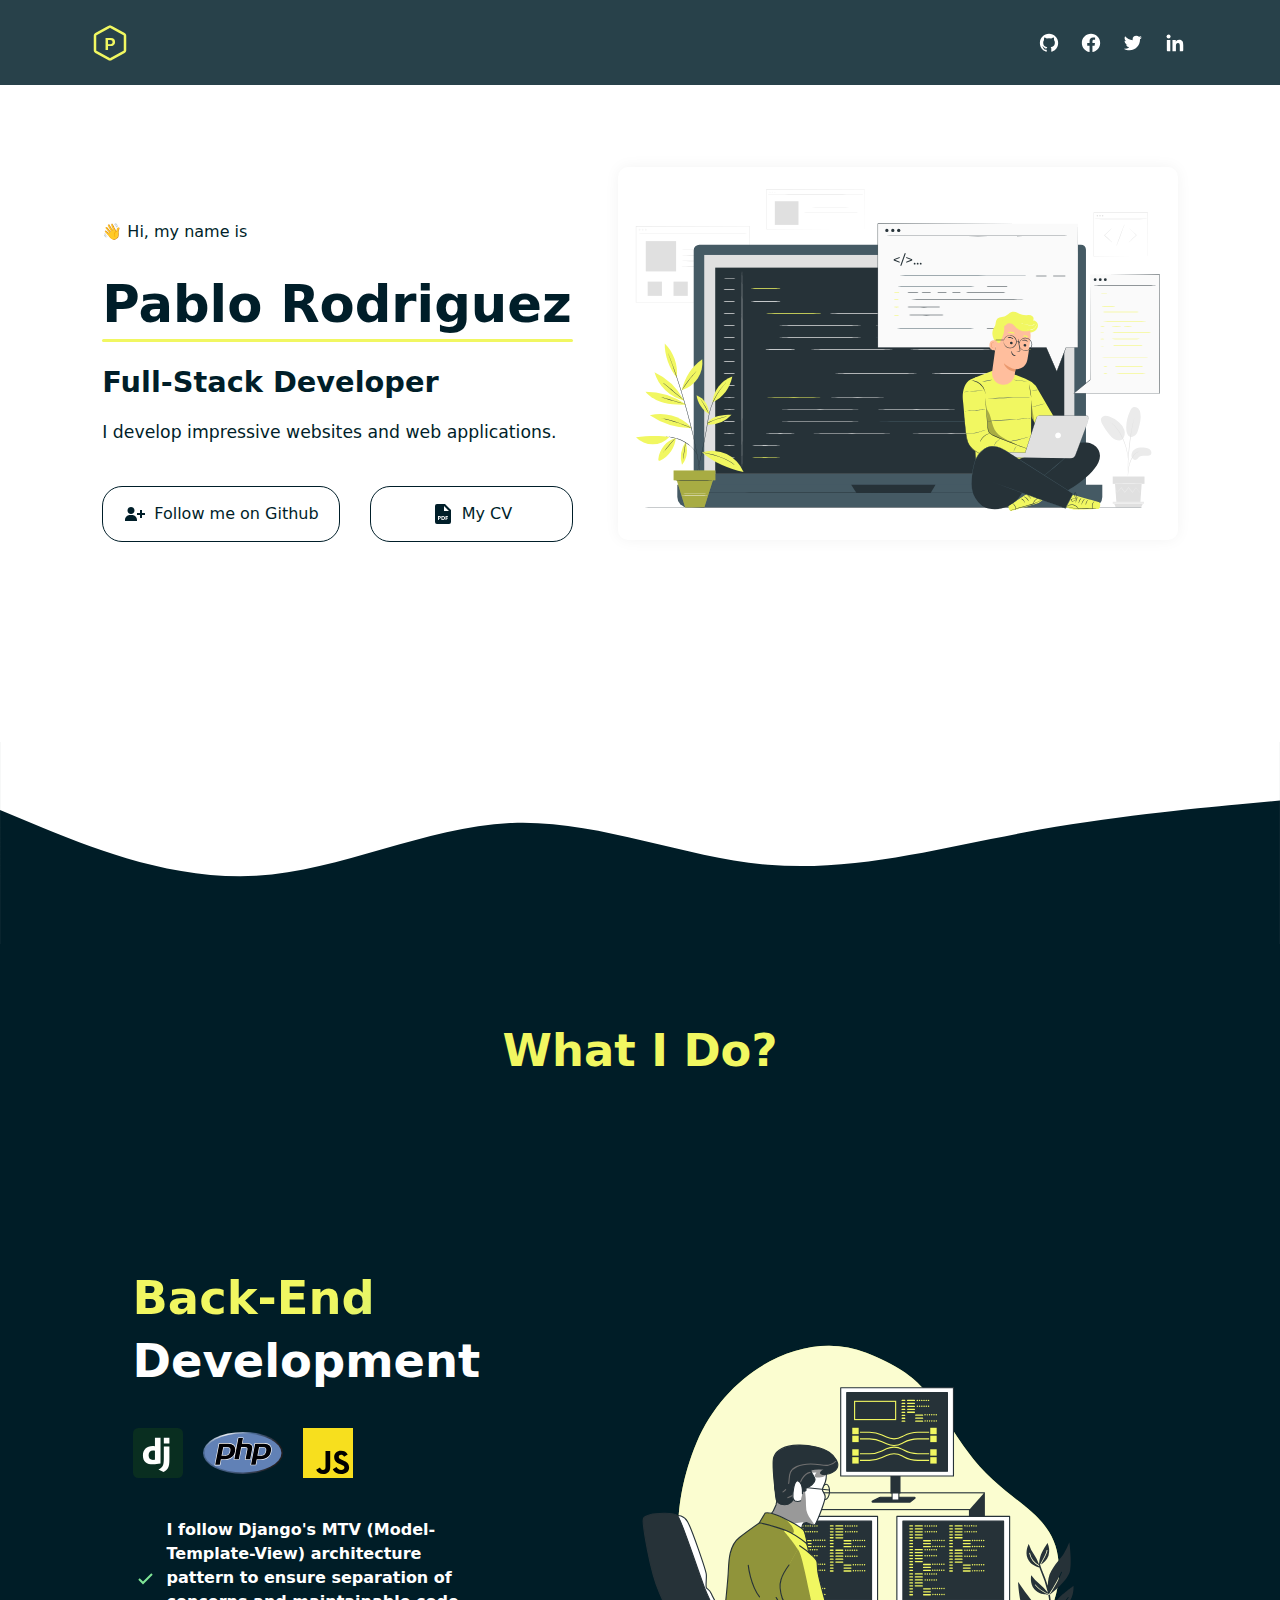
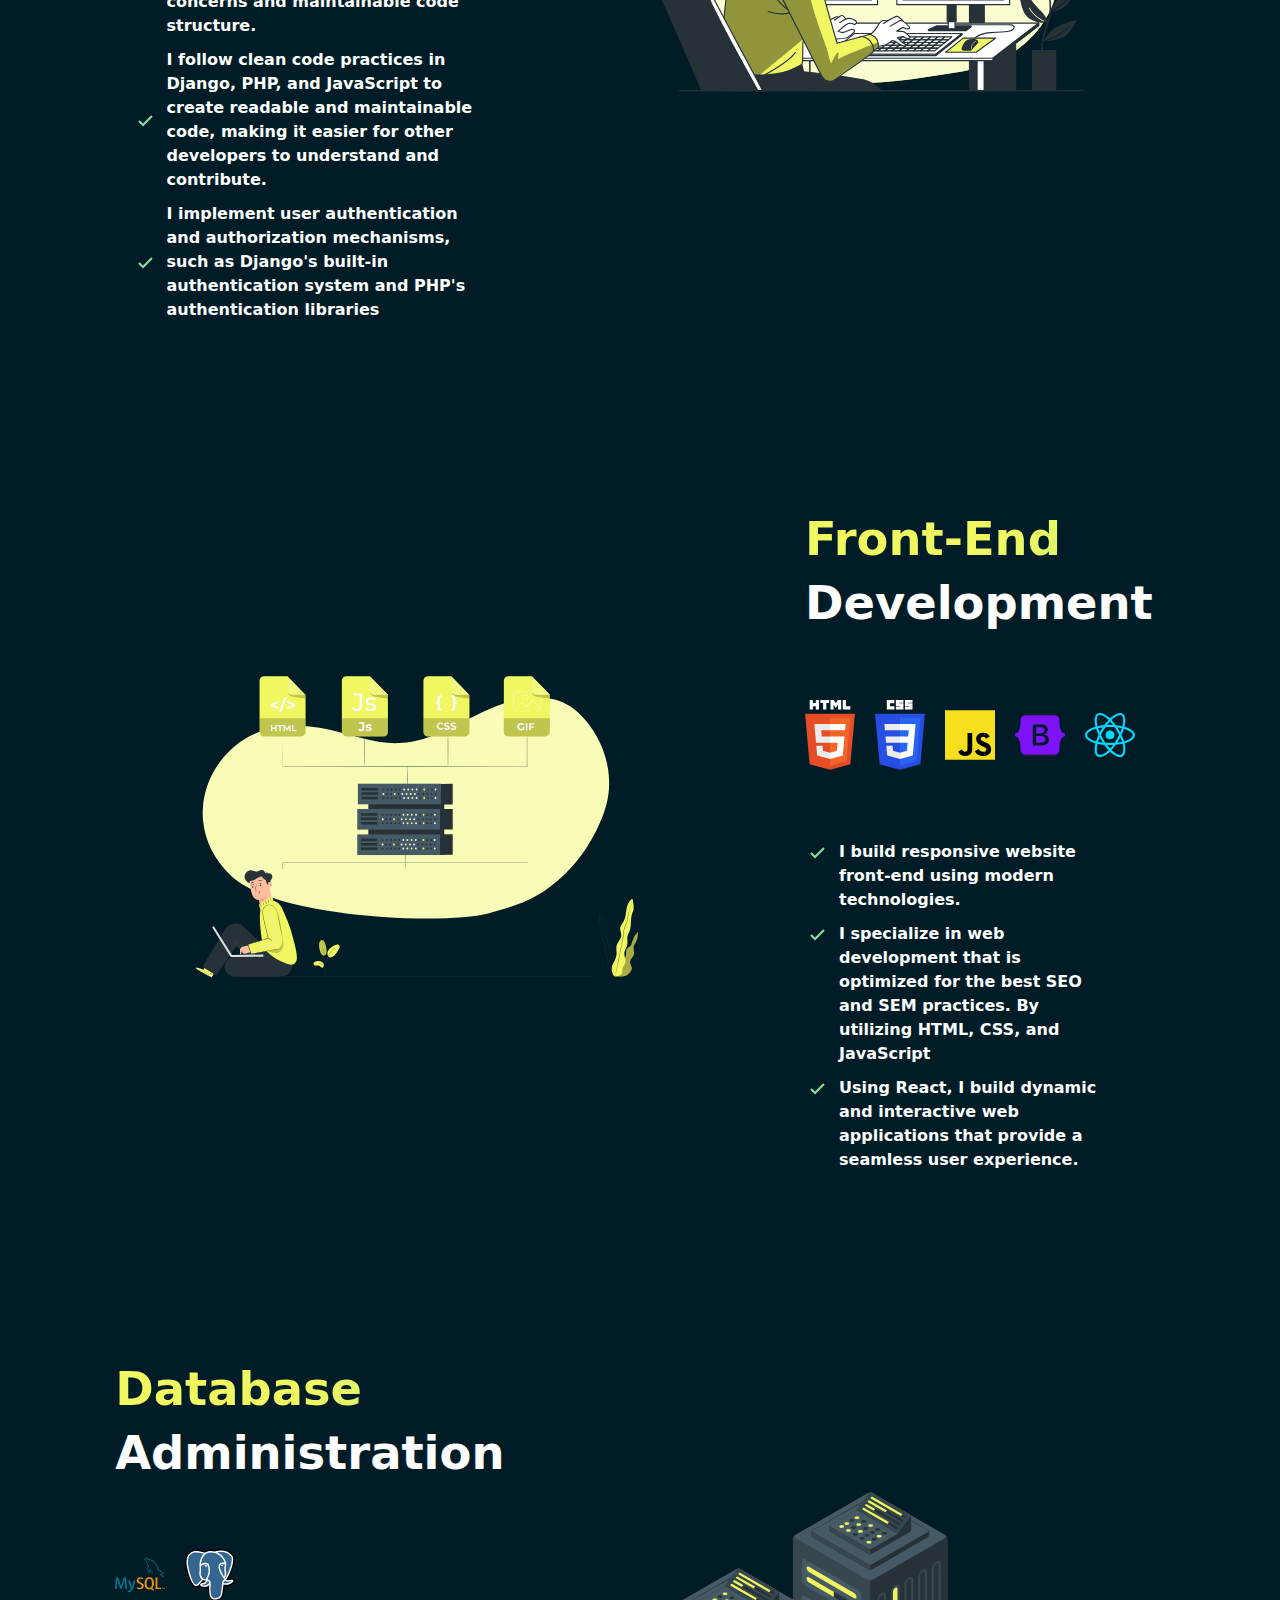
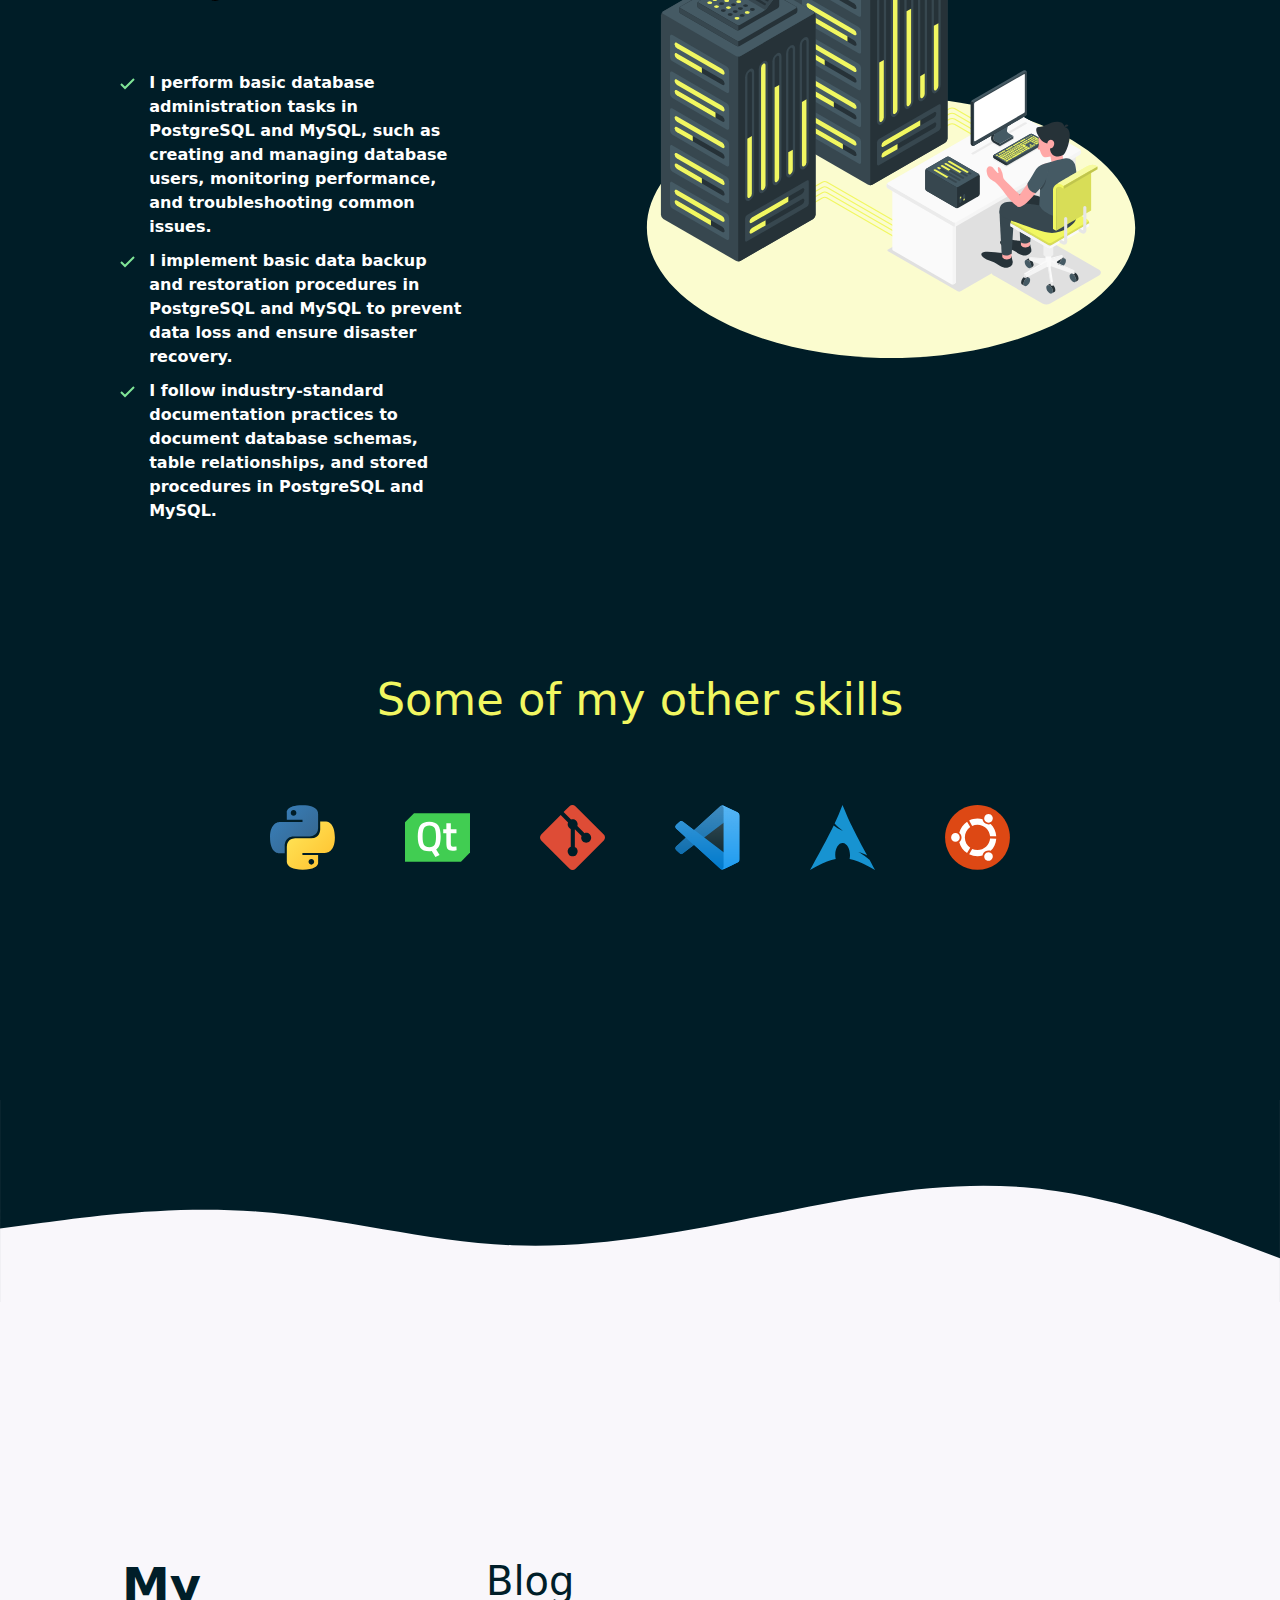
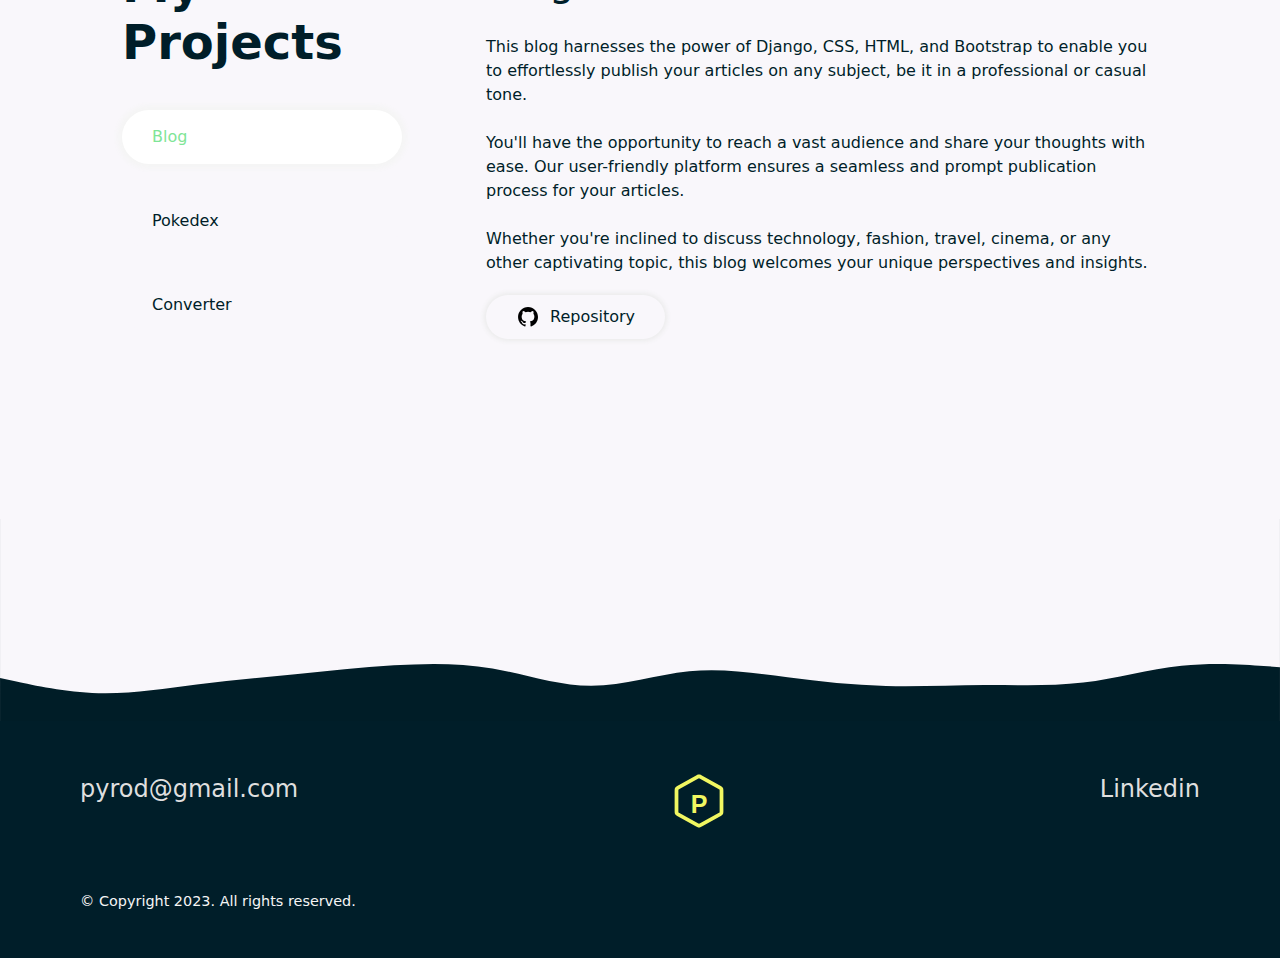
==== index.html @ 6bb4a1a9 "add new meta in head" ====
<!DOCTYPE html>
<html lang="en">

    <head>
        <meta charset="UTF-8">
        <meta http-equiv="X-UA-Compatible" content="IE=edge">
        <meta name="viewport" content="width=device-width, initial-scale=1.0">
        <meta name="robots" content="all">
        <meta name="keywords"
            content="Portafolio, curriculum, CV, Portfolio, Pablo, Rodriguez, Pablo Rodriguez, Desarrollador, web, full stack junior">
        <meta name="author" content="Pablo Rodriguez, pyrod@gmail.com, pablo1997222@gmail.com">
        <meta name="publisher" content="Pablo Rodriguez">
        <meta name="google-site-verification" content="-Dmtir5kAm0H5RzNJUR6iBOwM8XyriEDxAS8RmXvF0o" />
        <meta name="description"
            content="Un pequeño portafolio para que conozcas sobre mis habilidades en el campo tecnologico">
        <meta name="url" content="https://py-rod.github.io/">
        <meta name="identifier-URL" content="https://py-rod.github.io/">
        <meta name="designer" content="Pablo Rodriguez">
        <meta name="copyright" content="Pablo Rodriguez">
        <meta name="reply-to" content="pyrod@gmail.com, pablo1997222@gmail.com">
        <meta name="googlebot" content="all">
        <link rel="canonical" href="https://py-rod.github.io/">
        <link rel="icon" href="./assets/icons/logo.svg" type="image/png">

        <!-- BOOTSTRAP -->
        <link rel="stylesheet" href="https://cdn.jsdelivr.net/npm/bootstrap@5.3.0/dist/css/bootstrap.min.css">
        <link rel="stylesheet" href="https://cdn.jsdelivr.net/npm/bootstrap@5.3.0/dist/js/bootstrap.bundle.min.js">

        <!-- CSS STYLE -->
        <link rel="stylesheet" href="./assets/css/index.css" type="text/css">

        <script src="./assets/js/script.js"></script>
        <title>Py-rod Portfolio</title>
    </head>

    <body>

        <header class="header">
            <nav>
                <a href="./index.html">
                    <img src="./assets/icons/logo.svg" alt="Logo">
                </a>


                <ul class="header-social">
                    <li>
                        <a href="https://github.com/py-rod" target="_blank">
                            <svg xmlns="http://www.w3.org/2000/svg" width="22" height="24" viewBox="0 0 24 24">
                                <path fill-rule="evenodd" clip-rule="evenodd"
                                    d="M12.026 2c-5.509 0-9.974 4.465-9.974 9.974 0 4.406 2.857 8.145 6.821 9.465.499.09.679-.217.679-.481 0-.237-.008-.865-.011-1.696-2.775.602-3.361-1.338-3.361-1.338-.452-1.152-1.107-1.459-1.107-1.459-.905-.619.069-.605.069-.605 1.002.07 1.527 1.028 1.527 1.028.89 1.524 2.336 1.084 2.902.829.091-.645.351-1.085.635-1.334-2.214-.251-4.542-1.107-4.542-4.93 0-1.087.389-1.979 1.024-2.675-.101-.253-.446-1.268.099-2.64 0 0 .837-.269 2.742 1.021a9.582 9.582 0 0 1 2.496-.336 9.554 9.554 0 0 1 2.496.336c1.906-1.291 2.742-1.021 2.742-1.021.545 1.372.203 2.387.099 2.64.64.696 1.024 1.587 1.024 2.675 0 3.833-2.33 4.675-4.552 4.922.355.308.675.916.675 1.846 0 1.334-.012 2.41-.012 2.737 0 .267.178.577.687.479C19.146 20.115 22 16.379 22 11.974 22 6.465 17.535 2 12.026 2z">
                                </path>
                            </svg>
                        </a>
                    </li>
                    <li>
                        <a href="https://www.facebook.com/profile.php?id=100005218933958" target="_blank">
                            <svg xmlns="http://www.w3.org/2000/svg" width="22" height="24" viewBox="0 0 24 24">
                                <path
                                    d="M12.001 2.002c-5.522 0-9.999 4.477-9.999 9.999 0 4.99 3.656 9.126 8.437 9.879v-6.988h-2.54v-2.891h2.54V9.798c0-2.508 1.493-3.891 3.776-3.891 1.094 0 2.24.195 2.24.195v2.459h-1.264c-1.24 0-1.628.772-1.628 1.563v1.875h2.771l-.443 2.891h-2.328v6.988C18.344 21.129 22 16.992 22 12.001c0-5.522-4.477-9.999-9.999-9.999z">
                                </path>
                            </svg>
                        </a>
                    </li>
                    <li>
                        <a href="https://twitter.com/P_rodsv" target="_blank">
                            <svg xmlns="http://www.w3.org/2000/svg" width="22" height="24" viewBox="0 0 24 24">
                                <path
                                    d="M19.633 7.997c.013.175.013.349.013.523 0 5.325-4.053 11.461-11.46 11.461-2.282 0-4.402-.661-6.186-1.809.324.037.636.05.973.05a8.07 8.07 0 0 0 5.001-1.721 4.036 4.036 0 0 1-3.767-2.793c.249.037.499.062.761.062.361 0 .724-.05 1.061-.137a4.027 4.027 0 0 1-3.23-3.953v-.05c.537.299 1.16.486 1.82.511a4.022 4.022 0 0 1-1.796-3.354c0-.748.199-1.434.548-2.032a11.457 11.457 0 0 0 8.306 4.215c-.062-.3-.1-.611-.1-.923a4.026 4.026 0 0 1 4.028-4.028c1.16 0 2.207.486 2.943 1.272a7.957 7.957 0 0 0 2.556-.973 4.02 4.02 0 0 1-1.771 2.22 8.073 8.073 0 0 0 2.319-.624 8.645 8.645 0 0 1-2.019 2.083z">
                                </path>
                            </svg>
                        </a>
                    </li>
                    <li>
                        <a href="https://www.linkedin.com/in/pablo-abraham-rodriguez-morales-b133a9200/"
                            target="_blank">
                            <svg xmlns="http://www.w3.org/2000/svg" width="22" height="24" viewBox="0 0 24 24">
                                <circle cx="4.983" cy="5.009" r="2.188"></circle>
                                <path
                                    d="M9.237 8.855v12.139h3.769v-6.003c0-1.584.298-3.118 2.262-3.118 1.937 0 1.961 1.811 1.961 3.218v5.904H21v-6.657c0-3.27-.704-5.783-4.526-5.783-1.835 0-3.065 1.007-3.568 1.96h-.051v-1.66H9.237zm-6.142 0H6.87v12.139H3.095z">
                                </path>
                            </svg>
                        </a>
                    </li>
                </ul>


            </nav>
        </header>

        <main>
            <section class="section-1">

                <div class="content-section section-intro">
                    <div>
                        <small>👋 Hi, my name is</small>
                        <h2>Pablo Rodriguez</h2>

                        <h4>Full-Stack Developer</h4>

                        <p>I develop impressive websites and web applications.</p>

                        <div>
                            <a href="https://github.com/py-rod">
                                <svg xmlns="http://www.w3.org/2000/svg" width="24" height="24" viewBox="0 0 24 24">
                                    <path
                                        d="M4.5 8.552c0 1.995 1.505 3.5 3.5 3.5s3.5-1.505 3.5-3.5-1.505-3.5-3.5-3.5-3.5 1.505-3.5 3.5zM19 8h-2v3h-3v2h3v3h2v-3h3v-2h-3zM4 19h10v-1c0-2.757-2.243-5-5-5H7c-2.757 0-5 2.243-5 5v1h2z">
                                    </path>
                                </svg>
                                Follow me on Github
                            </a>
                            <a href="https://drive.google.com/file/d/1dHV6Tt4EMWUYWh810mW6xIvK7UJPuT10/view?usp=sharing"
                                target="_blank">
                                <svg xmlns="http://www.w3.org/2000/svg" width="24" height="24" viewBox="0 0 24 24">
                                    <path
                                        d="M8.267 14.68c-.184 0-.308.018-.372.036v1.178c.076.018.171.023.302.023.479 0 .774-.242.774-.651 0-.366-.254-.586-.704-.586zm3.487.012c-.2 0-.33.018-.407.036v2.61c.077.018.201.018.313.018.817.006 1.349-.444 1.349-1.396.006-.83-.479-1.268-1.255-1.268z">
                                    </path>
                                    <path
                                        d="M14 2H6a2 2 0 0 0-2 2v16a2 2 0 0 0 2 2h12a2 2 0 0 0 2-2V8l-6-6zM9.498 16.19c-.309.29-.765.42-1.296.42a2.23 2.23 0 0 1-.308-.018v1.426H7v-3.936A7.558 7.558 0 0 1 8.219 14c.557 0 .953.106 1.22.319.254.202.426.533.426.923-.001.392-.131.723-.367.948zm3.807 1.355c-.42.349-1.059.515-1.84.515-.468 0-.799-.03-1.024-.06v-3.917A7.947 7.947 0 0 1 11.66 14c.757 0 1.249.136 1.633.426.415.308.675.799.675 1.504 0 .763-.279 1.29-.663 1.615zM17 14.77h-1.532v.911H16.9v.734h-1.432v1.604h-.906V14.03H17v.74zM14 9h-1V4l5 5h-4z">
                                    </path>
                                </svg>
                                My CV
                            </a>
                        </div>
                    </div>
                    <img src="./assets/images/Code_typing-pana.svg" alt="image-code">
                </div>



            </section>


            <section class="section-2">
                <img src="./assets/images/wave-top.svg" class="
                wave" alt="wave-top">

                <!-- BACK-END -->
                <div class="content-section section-skills">
                    <h2>What I Do?</h2>
                    <div class="content-description-backend">
                        <div>
                            <div>
                                <h2>Back-End</h2>
                                <h2>Development</h2>
                            </div>
                            <div class="content-img-lang">
                                <img src="./assets/icons/django-icon.svg" alt="Django">
                                <img src="./assets/icons/php.svg" alt="Php">
                                <img src="./assets/icons/javascript.svg" alt="Js">
                            </div>
                            <ul>
                                <li>
                                    <img src="./assets/icons/check.svg" alt="Check">
                                    I follow Django's MTV (Model-Template-View) architecture pattern to ensure
                                    separation of concerns and maintainable code structure.
                                </li>
                                <li>
                                    <img src="./assets/icons/check.svg" alt="Check">
                                    I follow clean code practices in Django, PHP, and JavaScript to create readable and
                                    maintainable code, making it easier for other developers to understand and
                                    contribute.
                                </li>
                                <li>
                                    <img src="./assets/icons/check.svg" alt="Check">
                                    I implement user authentication and authorization mechanisms, such as Django's
                                    built-in authentication system and PHP's authentication libraries
                                </li>
                            </ul>
                        </div>
                        <img src="./assets/images/Programming-bro.svg" alt="Programming-back-end">
                    </div>


                    <!-- FRONT-END -->

                    <div class="content-section">
                        <div class="content-description-frontend">
                            <img src="./assets/images/Static_assets-pana.svg" alt="Programming-front-end">
                            <div>
                                <div>
                                    <h2>Front-End</h2>
                                    <h2>Development</h2>
                                </div>
                                <div class="content-img-lang-front">
                                    <img src="./assets/icons/html-5.svg" alt="Html">
                                    <img src="./assets/icons/css-3.svg" alt="Css">
                                    <img src="./assets/icons/javascript.svg" alt="Js">
                                    <img src="./assets/icons/bootstrap.svg" alt="Bootstrap">
                                    <img src="./assets/icons/react.svg" alt="React">
                                </div>
                                <ul>
                                    <li>
                                        <img src="./assets/icons/check.svg" alt="Check">
                                        I build responsive website front-end using modern technologies.

                                    </li>
                                    <li>
                                        <img src="./assets/icons/check.svg" alt="Check">
                                        I specialize in web development that is optimized for the best SEO and SEM
                                        practices. By
                                        utilizing HTML, CSS, and JavaScript
                                    </li>
                                    <li>
                                        <img src="./assets/icons/check.svg" alt="Check">
                                        Using React, I build dynamic and interactive web applications that provide a
                                        seamless
                                        user experience.
                                    </li>
                                </ul>
                            </div>
                        </div>
                    </div>


                    <!-- DATABASE -->

                    <div class="content-section">
                        <div class="content-description-database">
                            <div>
                                <div>
                                    <h2>Database</h2>
                                    <h2>Administration</h2>
                                </div>
                                <div class="content-img-lang-database">
                                    <img src="./assets/icons/mysql.svg" alt="MySql">
                                    <img src="./assets/icons/postgresql.svg" alt="Postgres">
                                </div>
                                <ul>
                                    <li>
                                        <img src="./assets/icons/check.svg" alt="Check">
                                        I perform basic database administration tasks in PostgreSQL and MySQL, such as
                                        creating
                                        and managing database users, monitoring performance, and troubleshooting common
                                        issues.
                                    </li>
                                    <li>
                                        <img src="./assets/icons/check.svg" alt="Check">
                                        I implement basic data backup and restoration procedures in PostgreSQL and MySQL
                                        to
                                        prevent data loss and ensure disaster recovery.
                                    </li>
                                    <li>
                                        <img src="./assets/icons/check.svg" alt="Check">
                                        I follow industry-standard documentation practices to document database schemas,
                                        table
                                        relationships, and stored procedures in PostgreSQL and MySQL.
                                    </li>
                                </ul>
                            </div>
                            <img src="./assets/images/Server-amico.svg" alt="Image-server">

                        </div>
                    </div>


                    <div class="content-section">
                        <div class="content-other-skills">
                            <h3>Some of my other skills</h3>
                            <div>
                                <img src="./assets/icons/python.svg" alt="Python-logo">
                                <img src="./assets/icons/qt.svg" alt="Qt-Python-logo">
                                <img src="./assets/icons/git-icon.svg" alt="Git-logo">
                                <img src="./assets/icons/visual-studio-code.svg" alt="Vscode-logo">
                                <img src="./assets/icons/archlinux.svg" alt="Arch-linux-logo">
                                <img src="./assets/icons//ubuntu.svg" alt="Ubuntu-logo">
                            </div>
                        </div>
                    </div>
                </div>
                <img src="./assets/images/wave-bottom.svg" class="wave" alt="wave-bottom">
            </section>

            <section class="section-3">
                <div class="content-section">
                    <div class="content-elements-projects">
                        <div class="content-buttons-projects">
                            <h2>My Projects</h2>
                            <button onclick="mostrarDiv(1)" id="button-1" class="active-button button-project">
                                Blog
                            </button>
                            <button onclick="mostrarDiv(2)" id="button-2" class="button-project">
                                Pokedex
                            </button>
                            <button onclick="mostrarDiv(3)" id="button-3" class="button-project">
                                Converter
                            </button>
                        </div>

                        <div id="view-project" class="view-project">
                            <div id="view-project-1">
                                <h2>
                                    Blog
                                </h2>
                                <p>
                                    This blog harnesses the power of Django, CSS, HTML, and Bootstrap to enable you to
                                    effortlessly publish your articles on any subject, be it in a professional or casual
                                    tone.</br></br>

                                    You'll have the opportunity to reach a vast audience and share your thoughts with
                                    ease. Our user-friendly platform ensures a seamless and prompt publication process
                                    for your articles.</br></br>

                                    Whether you're inclined to discuss technology, fashion, travel, cinema, or any other
                                    captivating topic, this blog welcomes your unique perspectives and insights.
                                </p>
                                <a href="https://github.com/py-rod/Django_blog" target="_blank">
                                    <img src="./assets/icons/github.svg" alt="Github-logo">
                                    Repository
                                </a>
                            </div>
                            <div id="view-project-2">
                                <h2>Pokedex</h2>
                                <p>
                                    I present you an incredible Pokédex.</br></br>

                                    With this Pokédex, you will have the opportunity to explore and obtain detailed
                                    information about any Pokémon you desire. Whether you need to learn about the
                                    abilities, characteristics, or evolutions of a Pokémon.</br></br>

                                    The latest web technologies such as HTML, CSS, JS, Bootstrap, and React were used to
                                    provide a seamless and engaging user experience. The intuitive interface will allow
                                    you to easily search and access the information you need, without
                                    complications.</br></br>

                                    Furthermore, an API has been integrated that provides us access to a comprehensive
                                    database of all existing Pokémon. This means that you can explore not only the most
                                    well-known Pokémon but also those that are less common yet equally interesting.
                                </p>

                                <a href="https://github.com/py-rod/Pokeapi" target="_blank">
                                    <img src="./assets/icons/github.svg" alt="Github-logo">
                                    Repository
                                </a>
                            </div>
                            <div id="view-project-3">
                                <h2>Converter</h2>
                                <p>
                                    I present to you a versatile unit converter that allows you to perform conversions
                                    of various types, such as mass, currencies, time, length, volume, among
                                    others.</br></br>

                                    This project has been developed using HTML, CSS, and PHP, combining the power of
                                    these languages to provide you with an efficient and accurate conversion
                                    experience.</br></br>

                                    To ensure the accuracy of currency conversions, an API has been integrated that
                                    guarantees the retrieval of the most up-to-date exchange rates at all times. This
                                    means that currency conversions can be performed without worrying about possible
                                    errors or outdated data.</br></br>

                                    Furthermore, special attention has been given to the design and usability of the
                                    interface, with an intuitive and user-friendly interface.
                                </p>
                                <a href="https://github.com/py-rod/Php_convertidor" target="_blank">
                                    <img src="./assets/icons/github.svg" alt="Github-logo">
                                    Repository
                                </a>
                            </div>
                        </div>
                    </div>
                </div>
            </section>
        </main>

        <footer>
            <img src="./assets/images/wave-footer.svg" alt="Wave-footer">
            <div class="content-footer">
                <div>
                    <a href="@mailto:pyrod@gmail.com">pyrod@gmail.com</a>
                    <a href="./index.html"><img src="./assets/icons/logo.svg" alt="Logo"></a>
                    <a href="https://www.linkedin.com/in/pablo-abraham-rodriguez-morales-b133a9200/"
                        target="_blank">Linkedin</a>
                </div>

                <p>© Copyright 2023. All rights reserved.</p>
            </div>
        </footer>

        <script src="https://cdn.jsdelivr.net/npm/@popperjs/core@2.11.8/dist/umd/popper.min.js"
            integrity="sha384-I7E8VVD/ismYTF4hNIPjVp/Zjvgyol6VFvRkX/vR+Vc4jQkC+hVqc2pM8ODewa9r"
            crossorigin="anonymous"></script>
        <script src="https://cdn.jsdelivr.net/npm/bootstrap@5.3.0/dist/js/bootstrap.min.js"
            integrity="sha384-fbbOQedDUMZZ5KreZpsbe1LCZPVmfTnH7ois6mU1QK+m14rQ1l2bGBq41eYeM/fS"
            crossorigin="anonymous"></script>
    </body>

</html>
---- assets/css/index.css ----
* {
    margin: 0;
    padding: 0;
    box-sizing: border-box;
}



:root {
    --primary-color: #F1F761;
    --color2: rgb(0, 30, 41);
    --color3: rgb(127, 229, 151);
}

body {
    background-color: #ffffff;
    overflow-x: hidden;
}

main {
    min-height: 100vh;
}


/* HEADER */
.header {
    background-color: rgba(0, 30, 41, 0.596);
    width: 100%;
    height: 85px;
    position: sticky;
    top: 0;
    z-index: 100000000000000000;
    color: white;
    display: flex;
}


/* EFECTO BLUR */
.header::before {
    background-color: rgba(0, 30, 41, 0.61);
    content: "";
    height: 100%;
    width: 100%;
    margin: 0 auto;
    top: 0;
    left: 0;
    right: 0;
    position: absolute;
    backdrop-filter: blur(7px);
    z-index: -1;
}

.header>nav {
    height: 100%;
    width: 1800px;
    margin: 0 auto;
    display: flex;
    justify-content: space-between;
    align-items: center;
    padding: 0 90px;
}



.header>nav>a {
    text-decoration: none;
}

/* LOGO HEADER */
.header>nav>a>img {
    width: 40px;
}


/* SOCIAL */
.header-social {
    padding: 0;
    margin: 0;
    list-style-type: none;
    display: flex;
    height: 100%;
    align-items: center;
    gap: 12px;
}


.header-social>li>a {
    text-decoration: none;
    display: block;
    border-radius: 50%;
    padding: 3px 4px;
    transition: .4s;
}

.header-social>li>a:hover {
    background-color: white;
}

.header-social>li>a>svg {
    fill: white;
    border-radius: 50%;
}

.header-social>li>a:hover>svg {
    fill: black;
}




/* SECTIONS */

/* THIS APPLIES FOR ALL CONTENT-SECTION */
.content-section {
    display: block;
    max-width: 1800px;
    margin: 0 auto;
    padding: 80px;
}


/* SECTION 1 */

.section-intro {
    display: flex;
    justify-content: space-around;
    align-items: center;
    background-color: #FFFFFF;
    padding: 80px 80px 100px;
}

.content-section>div {
    padding: 55px 0 0;
    color: rgb(0, 30, 41);
}

.content-section>div>small {
    font-size: 1rem;
}


.content-section>div>h2 {
    margin: 30px 0;
    font-size: 3.2rem;
    font-weight: bold;
    position: relative;
    z-index: 10000;

}

.content-section>div>h2::after {
    content: "";
    display: block;
    height: 3px;
    width: 100%;
    position: absolute;
    bottom: -7px;
    z-index: -1;
    background-color: var(--primary-color);
    border-radius: 10px;
}

.content-section>div>h4 {
    font-size: 1.8rem;
    font-weight: 600;
}


.content-section>div>p {
    margin: 20px 0;
    font-size: 1.08rem;
}



/* CONTAINER BUTTONS INTRO */

.content-section>div>div {
    margin-top: 40px;
    display: flex;
    gap: 30px;
}

.content-section>div>div>a {
    display: flex;
    align-items: center;
    gap: 7px;
    text-decoration: none;
    border: 1px solid var(--color2);
    border-radius: 20px;
    padding: 15px 20px;
    transition: .3s;
    color: var(--color2);
}

.content-section>div>div>a:nth-child(2) {
    padding: 15px 60px;
}

.content-section>div>div>a:hover {
    background-color: var(--color2);
    color: var(--primary-color);
}

.content-section>div>div>a>svg {
    fill: var(--color2);
    transition: .3s;
}

.content-section>div>div>a:hover>svg {
    fill: var(--primary-color);
}

.content-section>img {
    display: block;
    width: 50%;
    height: fit-content;
    background-color: white;
    border-radius: 10px;
    box-shadow: 0 0 15px rgb(243, 243, 243);
}




/* SECTION 2 */

.section-2 {
    width: 100%;
    margin-top: 100px;
    background-color: rgb(0, 29, 39);
}

.wave {
    width: 100%;
}


.section-skills>h2 {
    font-size: 2.8rem;
    font-weight: 600;
    text-align: center;
    color: var(--primary-color);
}




/* CONTAINER BACK-END */
.content-description-backend {
    display: flex;
    justify-content: space-around;
    align-items: center;
}

.content-description-backend>img {
    width: 50%;
}

.content-description-backend>div {
    display: flex;
    flex-direction: column;
    padding: 90px 0 0px;
    color: white;
}

/* EFECT COLOR TEXT */
.content-description-backend>div>div:nth-child(1)>h2:nth-child(1) {
    width: 350px;
    font-weight: 600;
    background-image: linear-gradient(-225deg,

            var(--primary-color) 29%,
            #7FE597 87%,
            #b3ad00 100%);
    background-size: auto auto;
    background-clip: border-box;
    background-size: 200% auto;
    color: #fff;
    background-clip: text;

    -webkit-background-clip: text;
    -webkit-text-fill-color: transparent;
    animation: textclip 4s infinite alternate-reverse;
    display: inline-block;
    font-size: 2.9rem;
}

@keyframes textclip {
    to {
        background-position: 200% center;
    }
}

.content-description-backend>div>div:nth-child(1)>h2:nth-child(2) {
    font-size: 2.9rem;
    font-weight: 600;
}

.content-img-lang {
    display: flex;
    gap: 20px;
    width: 100%;
    height: fit-content;
}

.content-img-lang>img:nth-child(2) {
    width: 80px;
}

.content-img-lang>img {
    width: 50px;
}

/* LIST SKILLS */
.content-description-backend>div>ul {
    list-style-type: none;
    padding: 0;
    margin: 0;
}

.content-description-backend>div>ul>li {
    display: flex;
    align-items: center;
    gap: 10px;
    max-width: 350px;
    margin-top: 10px;
    font-weight: 600;
}

.content-description-backend>div>ul>li>img {
    width: 30px;
}




/* CONTAINER FRONT-END */

.content-description-frontend {
    display: flex;
    padding: 10px 50px;
    justify-content: space-around;
    align-items: center;
}

.content-description-frontend>img {
    width: 50%;
}


.content-description-frontend>div {
    display: flex;
    flex-direction: column;
    color: white;
}

/* EFECT COLOR TEXT */
.content-description-frontend>div>div:nth-child(1)>h2:nth-child(1) {
    width: 350px;
    font-weight: 600;
    background-image: linear-gradient(-225deg,

            var(--primary-color) 29%,
            #7FE597 87%,
            #b3ad00 100%);
    background-size: auto auto;
    background-clip: border-box;
    background-size: 200% auto;
    color: #fff;
    background-clip: text;

    -webkit-background-clip: text;
    -webkit-text-fill-color: transparent;
    animation: textclip 4s infinite alternate-reverse;
    display: inline-block;
    font-size: 2.9rem;
}

@keyframes textclip {
    to {
        background-position: 200% center;
    }
}

.content-description-frontend>div>div:nth-child(1)>h2:nth-child(2) {
    font-size: 2.9rem;
    font-weight: 600;
}

.content-img-lang-front {
    display: flex;
    gap: 20px;
    width: 100%;
    height: fit-content;
    margin-top: 30px;
}

.content-img-lang-front>img {
    width: 50px;
}

/* LIST SKILLS */
.content-description-frontend>div>ul {
    list-style-type: none;
    padding: 0;
    margin: 0;
    margin-top: 30px;
}

.content-description-frontend>div>ul>li {
    display: flex;
    gap: 10px;
    max-width: 300px;
    margin-top: 10px;
    font-weight: 600;
}

.content-description-frontend>div>ul>li>img {
    align-self: flex-start;
    width: 30px;
}




/* CONTAINER DATABASE */
.content-description-database {
    display: flex;
    padding: 10px 50px;
    justify-content: space-around;
    align-items: center;
    margin-top: 150px;
}

.content-description-database>img {
    width: 50%;
}

.content-description-database>div {
    display: flex;
    flex-direction: column;
    flex-wrap: wrap;
    color: white;
}

/* EFECT COLOR TEXT */
.content-description-database>div>div:nth-child(1)>h2:nth-child(1) {
    width: 350px;
    font-weight: 600;
    background-image: linear-gradient(-225deg,

            var(--primary-color) 29%,
            #7FE597 87%,
            #b3ad00 100%);
    background-size: auto auto;
    background-clip: border-box;
    background-size: 200% auto;
    color: #fff;
    background-clip: text;

    -webkit-background-clip: text;
    -webkit-text-fill-color: transparent;
    animation: textclip 4s infinite alternate-reverse;
    display: inline-block;
    font-size: 2.9rem;
}

@keyframes textclip {
    to {
        background-position: 200% center;
    }
}

.content-description-database>div>div:nth-child(1)>h2:nth-child(2) {
    font-size: 2.9rem;
    font-weight: 600;
}

.content-img-lang-database {
    display: flex;
    gap: 20px;
    width: 100%;
    height: fit-content;
    margin-top: 30px;
}

.content-img-lang-database>img {
    width: 50px;
}

/* LIST SKILLS */
.content-description-database>div>ul {
    list-style-type: none;
    padding: 0;
    margin: 0;
    margin-top: 30px;
}

.content-description-database>div>ul>li {
    display: flex;
    gap: 10px;
    max-width: 350px;
    margin-top: 10px;
    font-weight: 600;
}

.content-description-database>div>ul>li>img {
    align-self: flex-start;
    width: 30px;
}



/* OTHER SKILLS */

.content-other-skills {
    display: flex;
    flex-direction: column;
    margin-bottom: 150px;
}

.content-other-skills>h3 {
    text-align: center;
    color: var(--primary-color);
    font-size: 2.8rem;
}

.content-other-skills>div {
    margin: 0 auto;
}

.content-other-skills>div>img {
    display: block;
    width: 65px;
    margin: 0 20px;
}




/* SECTION 3 */

#view-project-2,
#view-project-3 {
    display: none;
}

.section-3 {
    width: 100%;
    background-color: #f9f7fb;
    padding: 80px 0 100px;
    color: var(--color2);
}


.content-elements-projects {
    display: flex;
    justify-content: space-around;
}

.content-buttons-projects {
    display: flex;
    flex-direction: column;
    width: 25%;
}

.content-buttons-projects>h2 {
    font-size: 3rem;
    font-weight: 600;
}

.button-project {
    background-color: #f9f7fb;
    border: none;
    padding: 15px 30px;
    border-radius: 30px;
    text-align: left;
    transition: .2s;
    color: var(--color2);
}


.button-project:hover {
    color: #7FE597;
}

.active-button {
    display: block;
    background-color: white;
    color: #7FE597;
    box-shadow: 0 0 5px 5px rgb(245, 245, 245);
}



/* PROJECT DESCRIPTION */
.view-project {
    display: flex;
    flex-direction: column;
    width: 60%;
    color: var(--color2);
}

.view-project>div>h2 {
    font-size: 2.5rem;
    margin-bottom: 30px;
}

.view-project>div>a {
    display: flex;
    align-items: center;
    gap: 10px;
    margin-top: 20px;
    width: fit-content;
    text-decoration: none;
    padding: 10px 30px;
    border-radius: 30px;
    transition: .3s;
    color: var(--color2);
    box-shadow: 0 0 5px 2px rgb(235, 235, 235);
}


.view-project>div>a:hover {
    color: #7FE597;
    box-shadow: 0 0 10px 5px rgb(218, 218, 218);
    background-color: white;
}




/* FOOTER */

footer {
    background-color: var(--color2);
}

footer>img {
    width: 100%;
}

.content-footer {
    padding: 50px 80px 30px;
}

.content-footer>div {
    display: flex;
    justify-content: space-between;
}

.content-footer>div>a {
    text-decoration: none;
    color: rgb(223, 223, 223);
    font-size: 1.5rem;
    transition: .3s;
}

.content-footer>div>a:hover {
    color: var(--primary-color);
}

.content-footer>div>a>img {
    width: 60px;
    align-self: baseline;
}


.content-footer>p {
    margin-top: 60px;
    color: whitesmoke;
    font-size: .9rem;
}
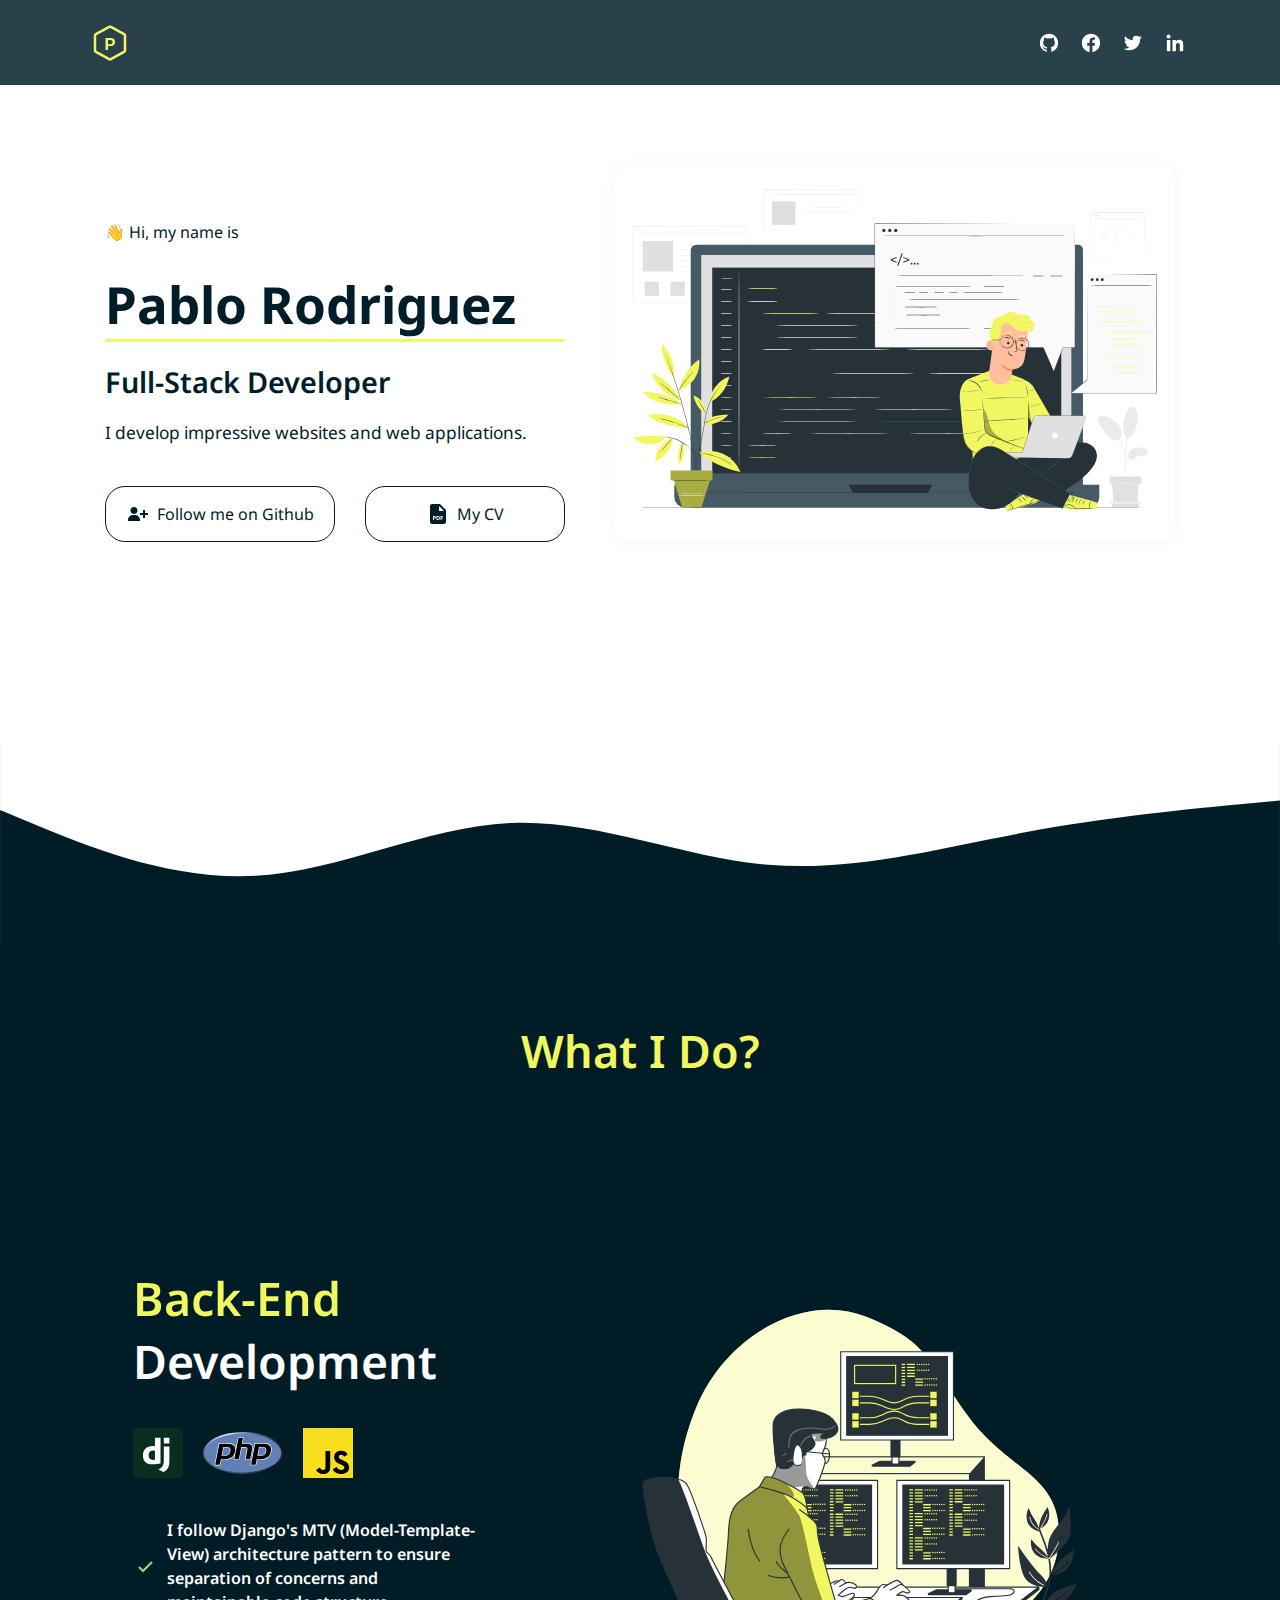
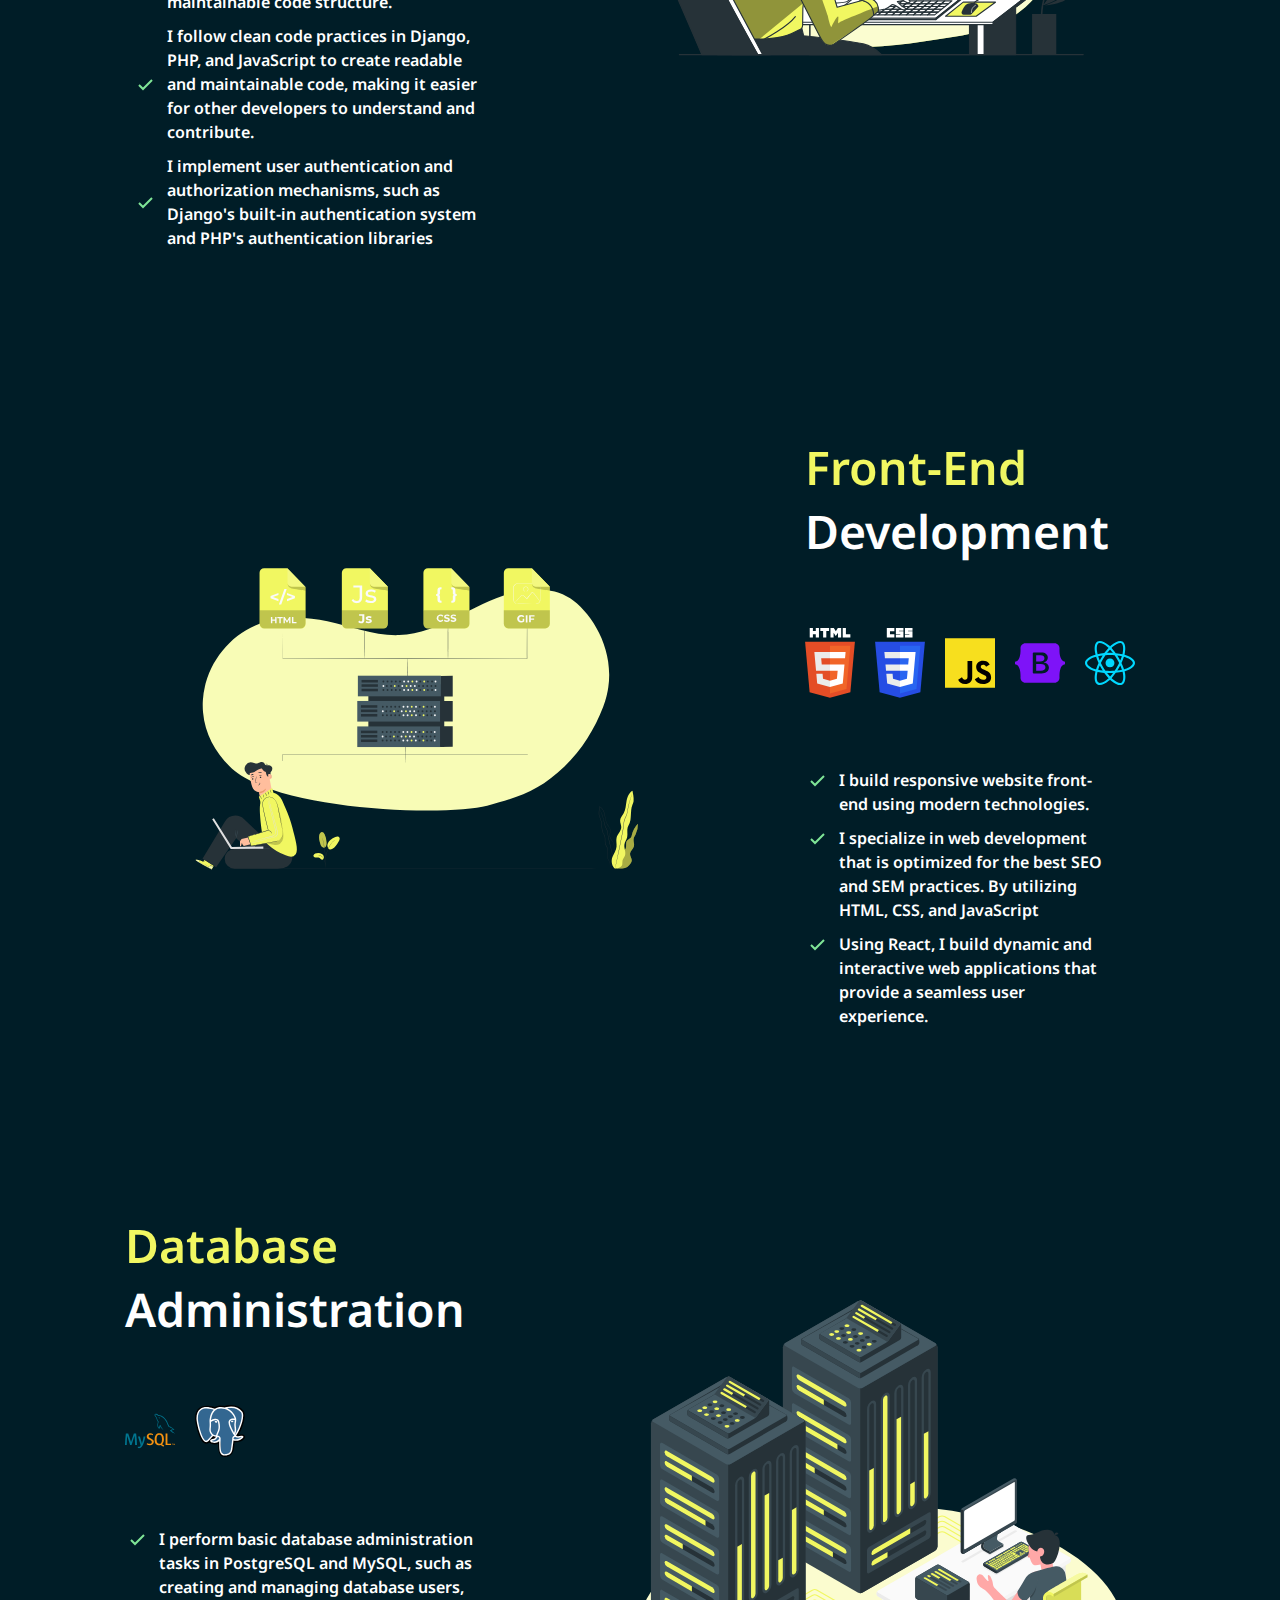
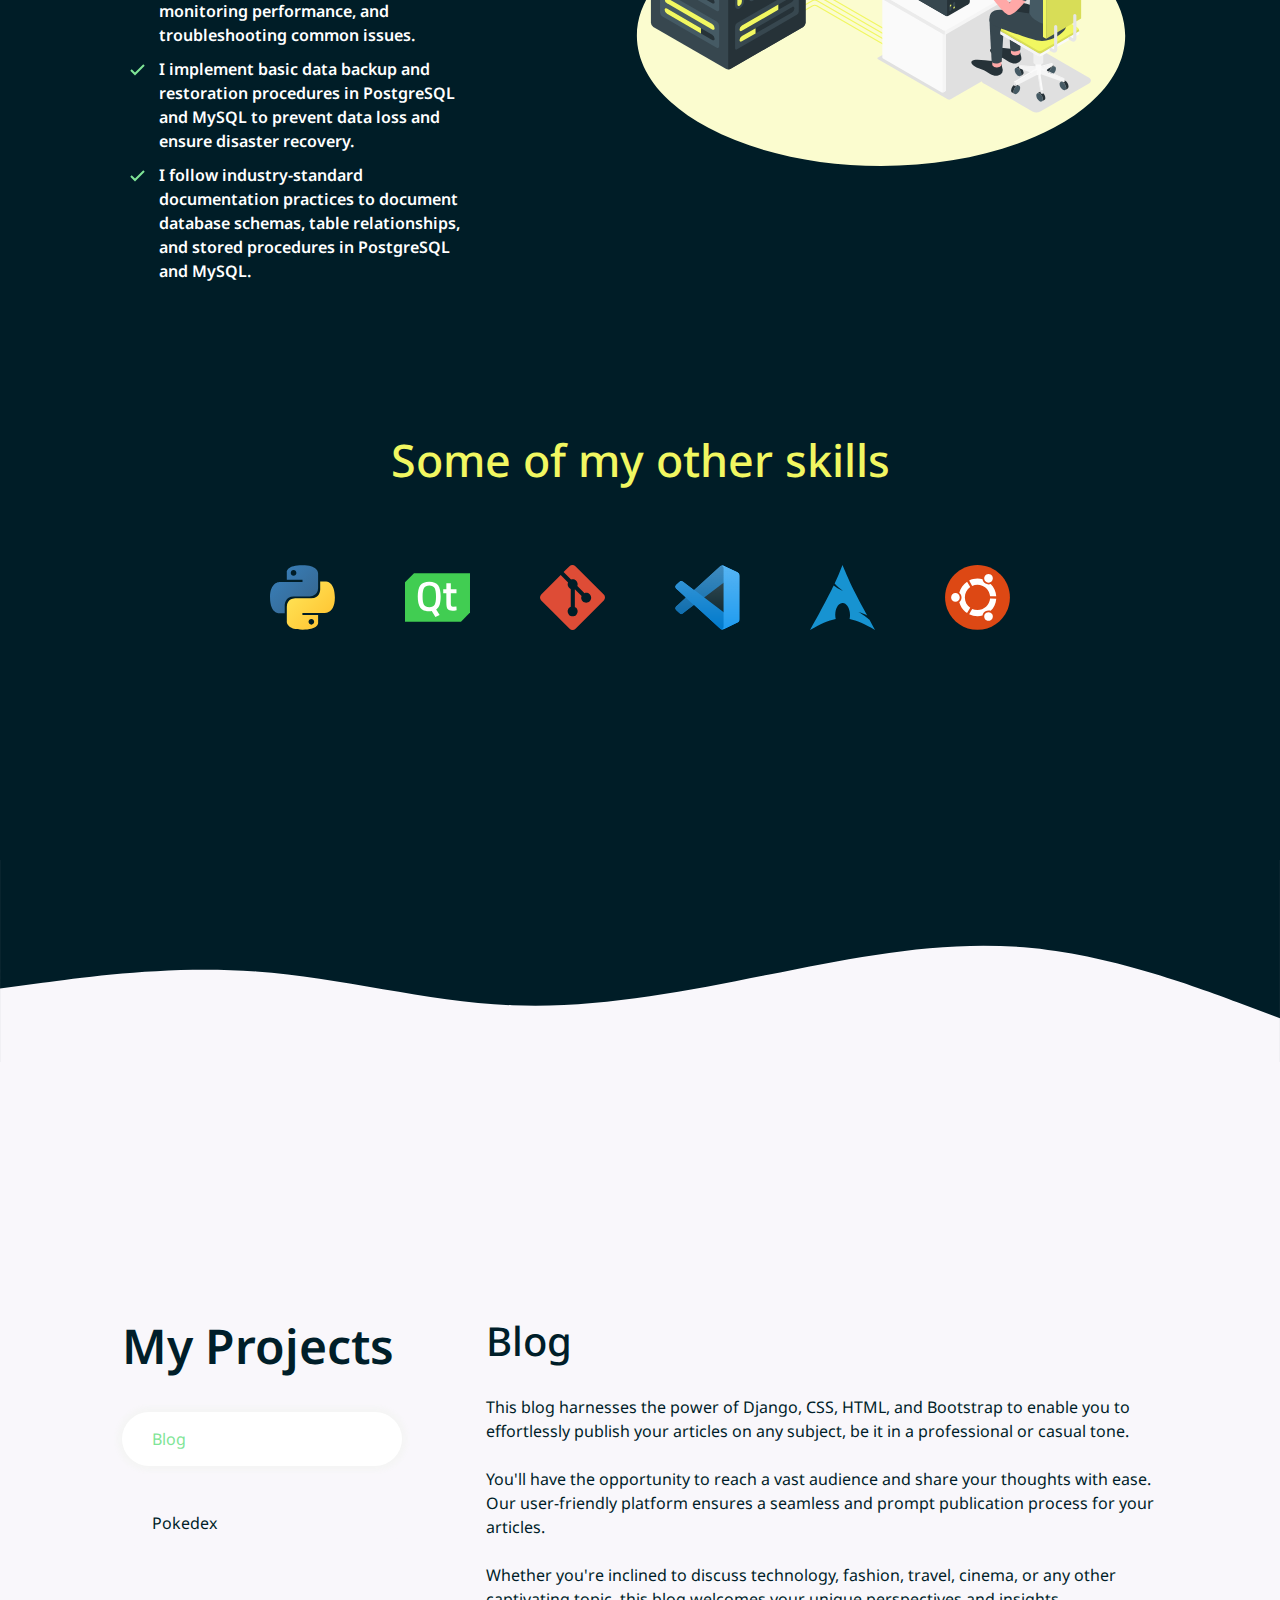
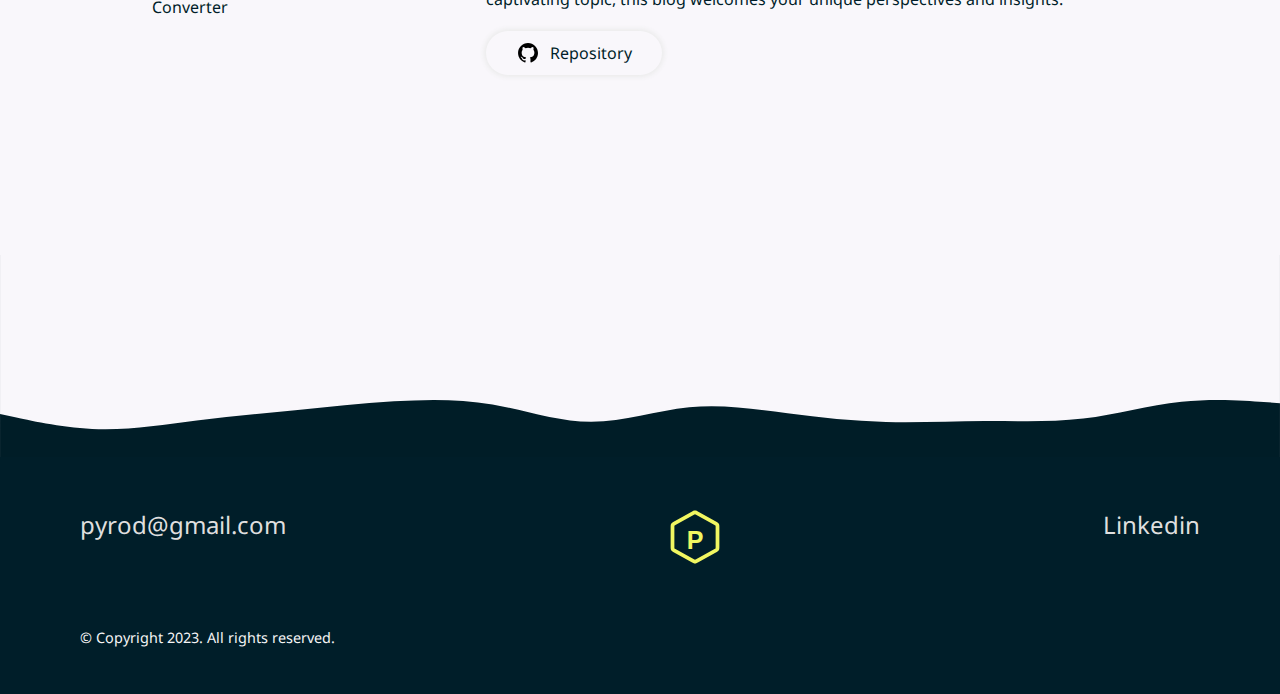
==== commit f443079a: "Se agrego una nueva fuente" ====
--- a/index.html
+++ b/index.html
@@ -25,6 +25,11 @@
         <!-- BOOTSTRAP -->
         <link rel="stylesheet" href="https://cdn.jsdelivr.net/npm/bootstrap@5.3.0/dist/css/bootstrap.min.css">
         <link rel="stylesheet" href="https://cdn.jsdelivr.net/npm/bootstrap@5.3.0/dist/js/bootstrap.bundle.min.js">
+
+
+        <link rel="preconnect" href="https://fonts.googleapis.com">
+        <link rel="preconnect" href="https://fonts.gstatic.com" crossorigin>
+        <link href="https://fonts.googleapis.com/css2?family=Noto+Sans&display=swap" rel="stylesheet">
 
         <!-- CSS STYLE -->
         <link rel="stylesheet" href="./assets/css/index.css" type="text/css">
--- a/assets/css/index.css
+++ b/assets/css/index.css
@@ -1,7 +1,10 @@
+@import url('https://fonts.googleapis.com/css2?family=Noto+Sans&display=swap');
+
 * {
     margin: 0;
     padding: 0;
     box-sizing: border-box;
+    font-family: 'Noto Sans', sans-serif;
 }
 
 
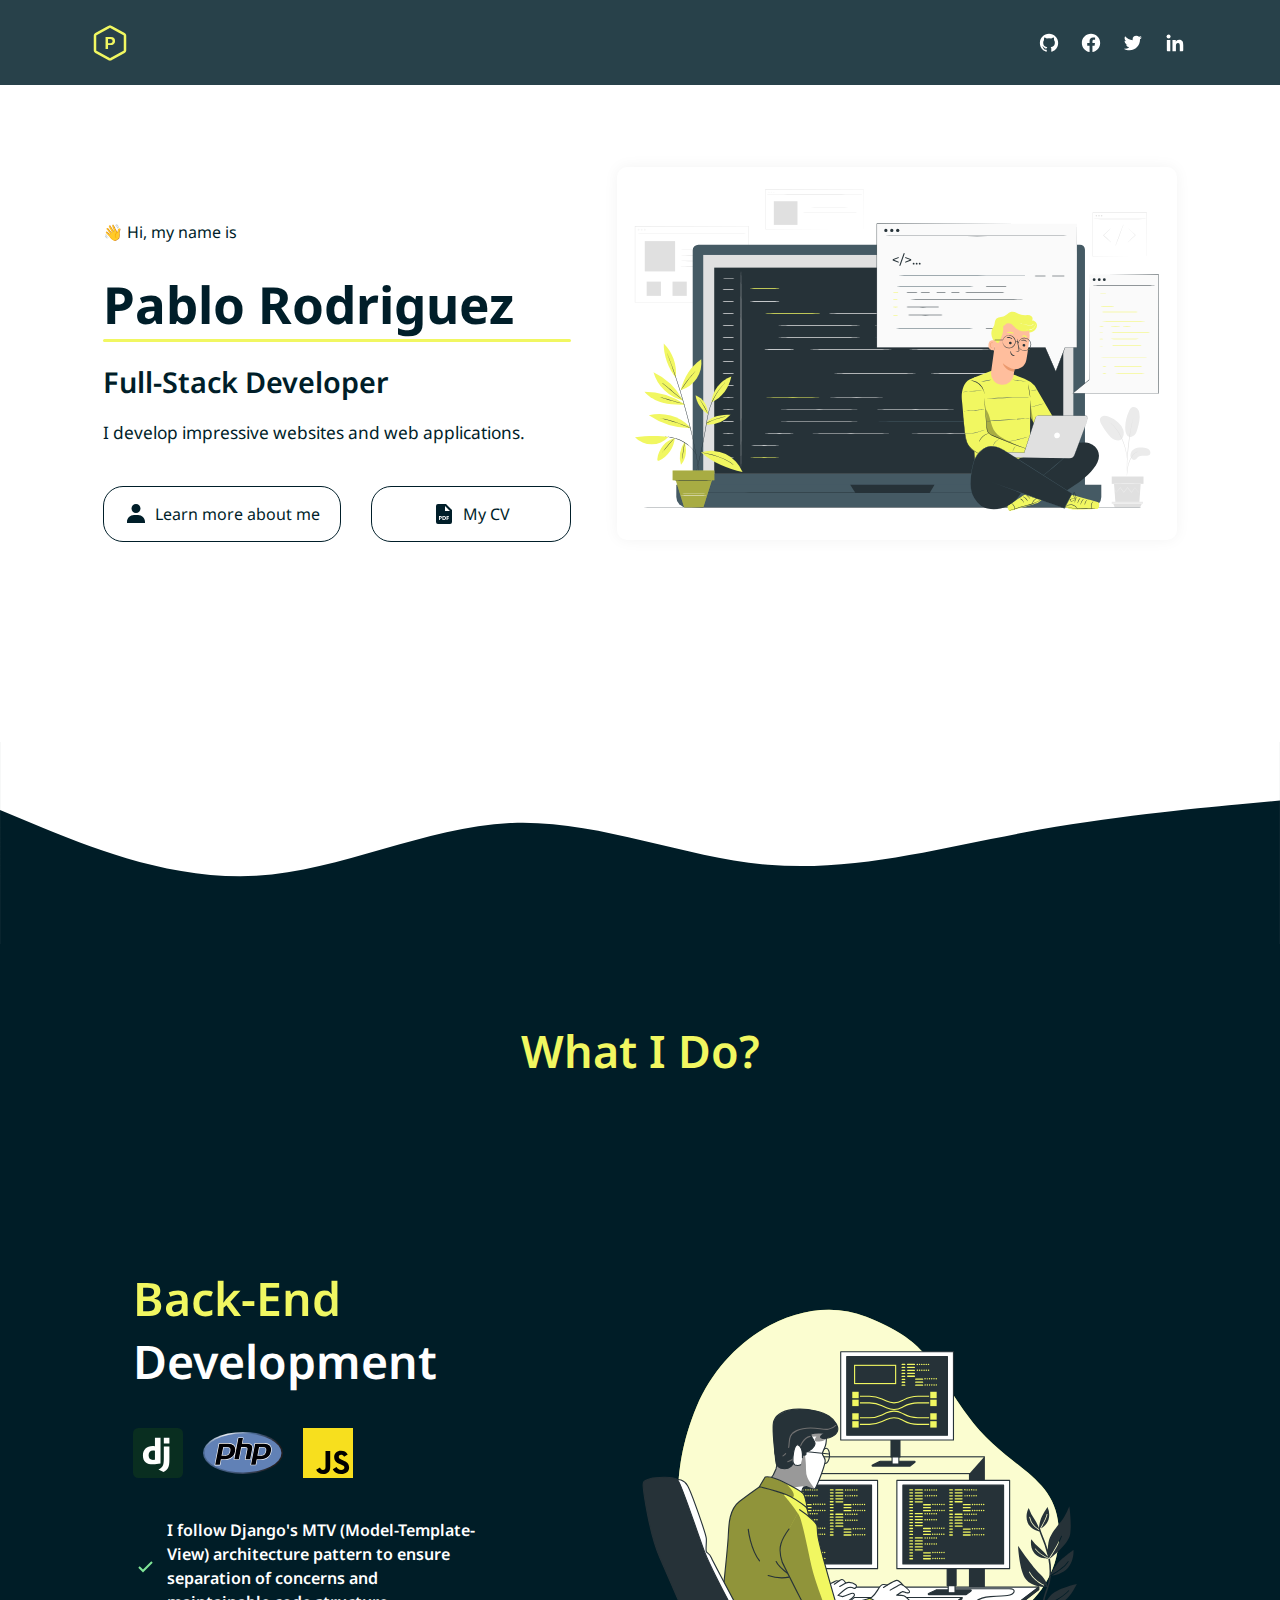
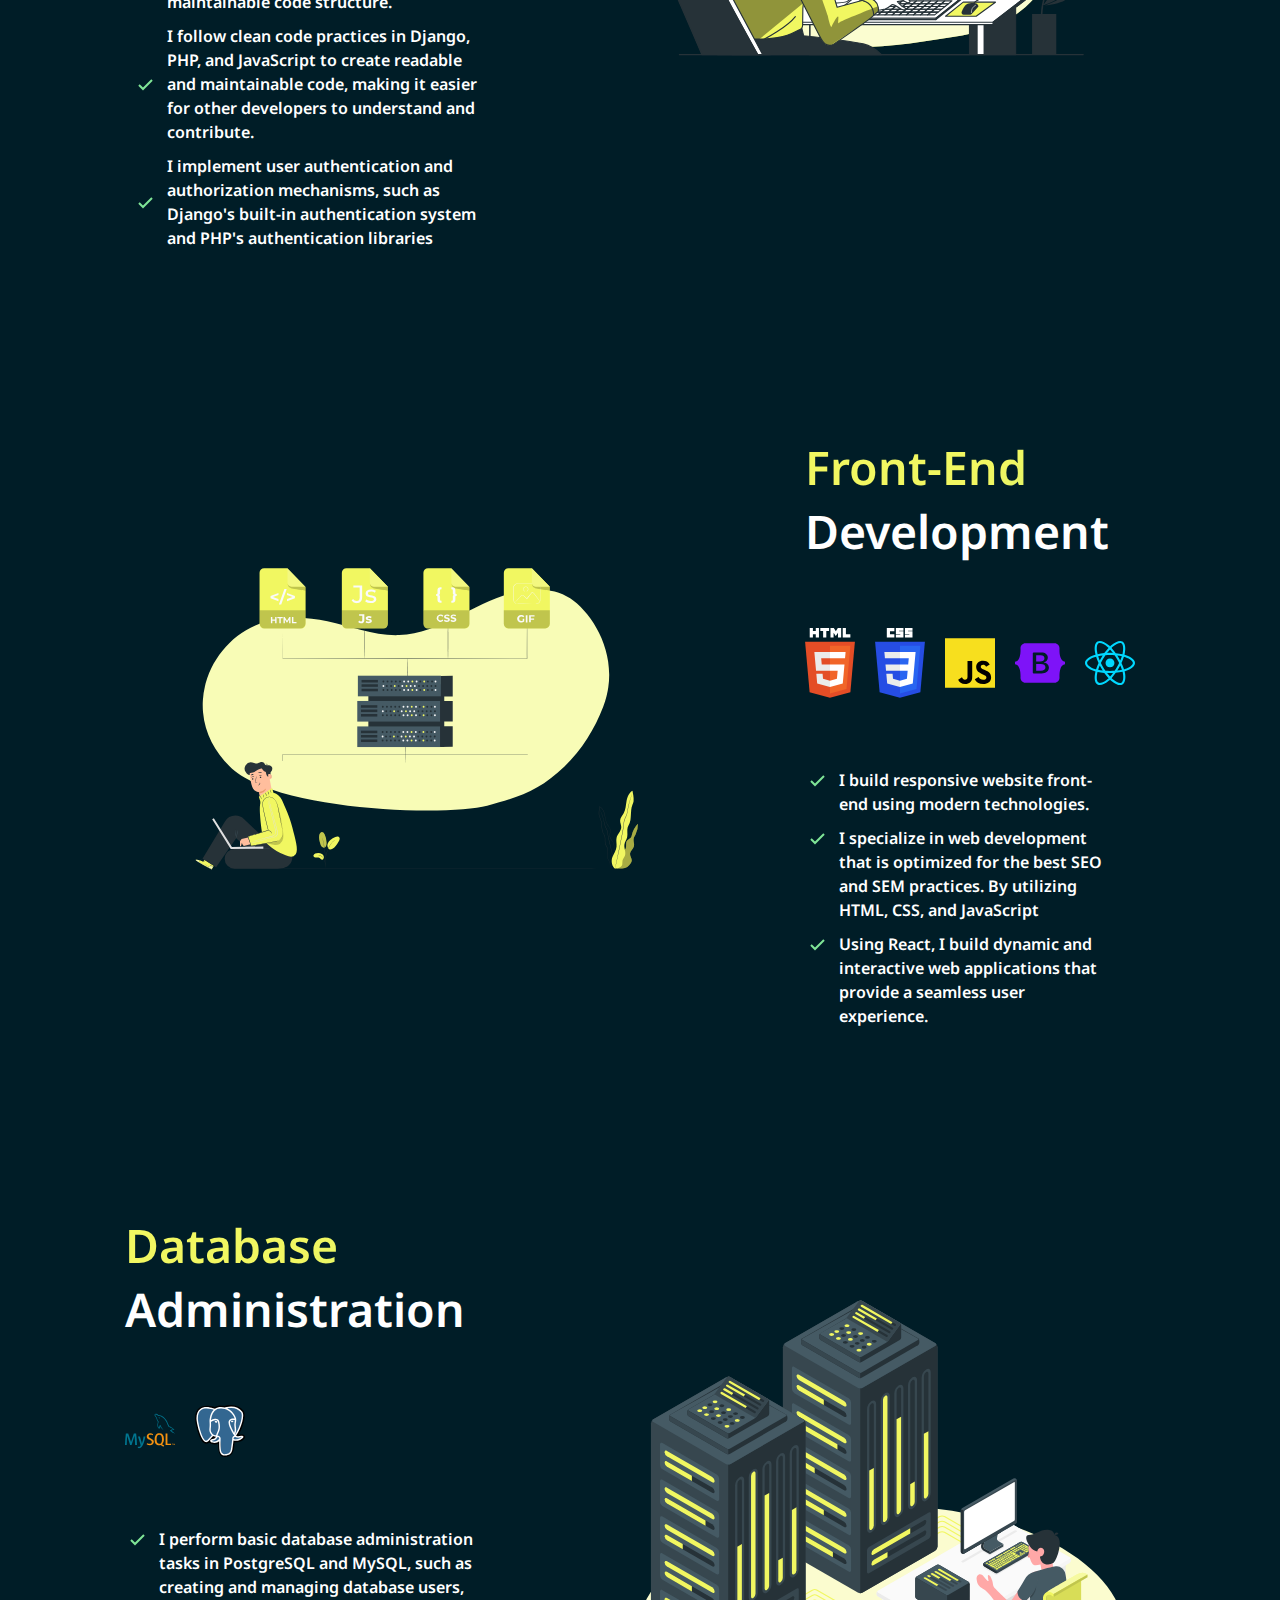
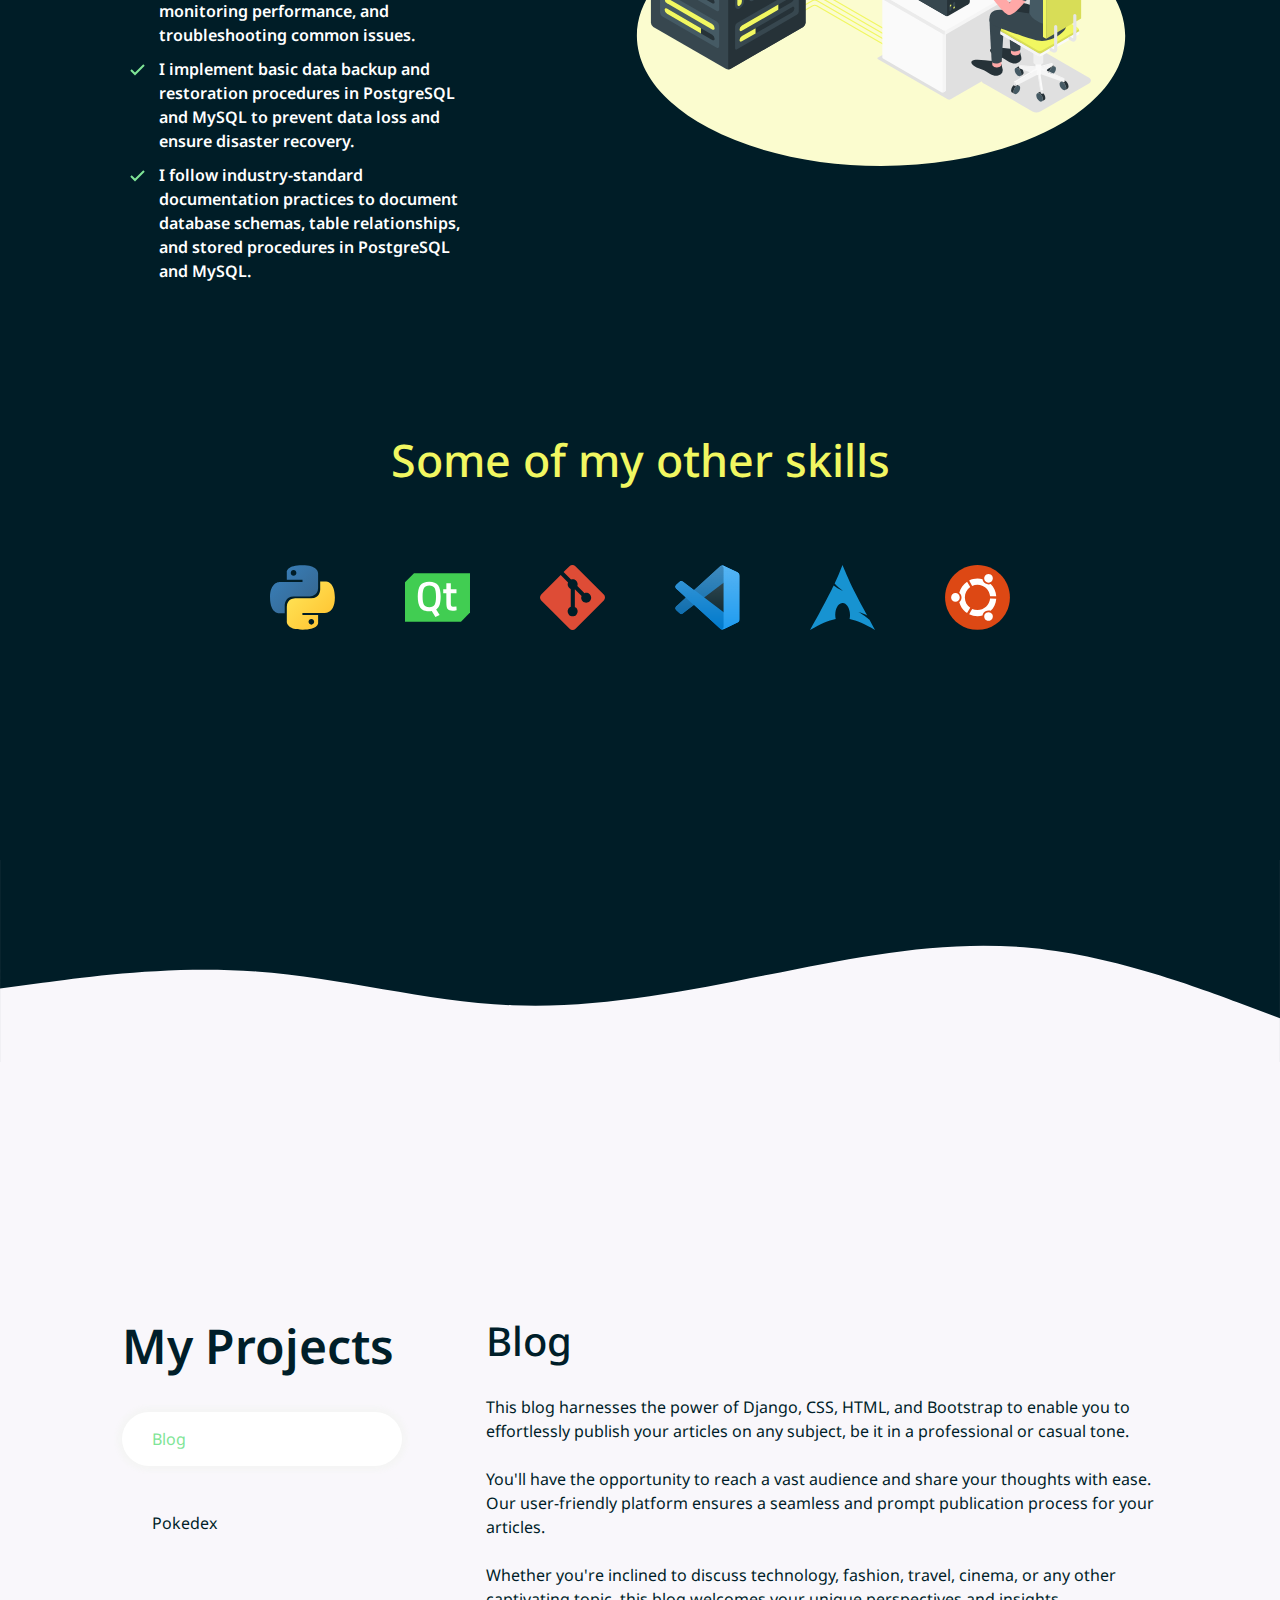
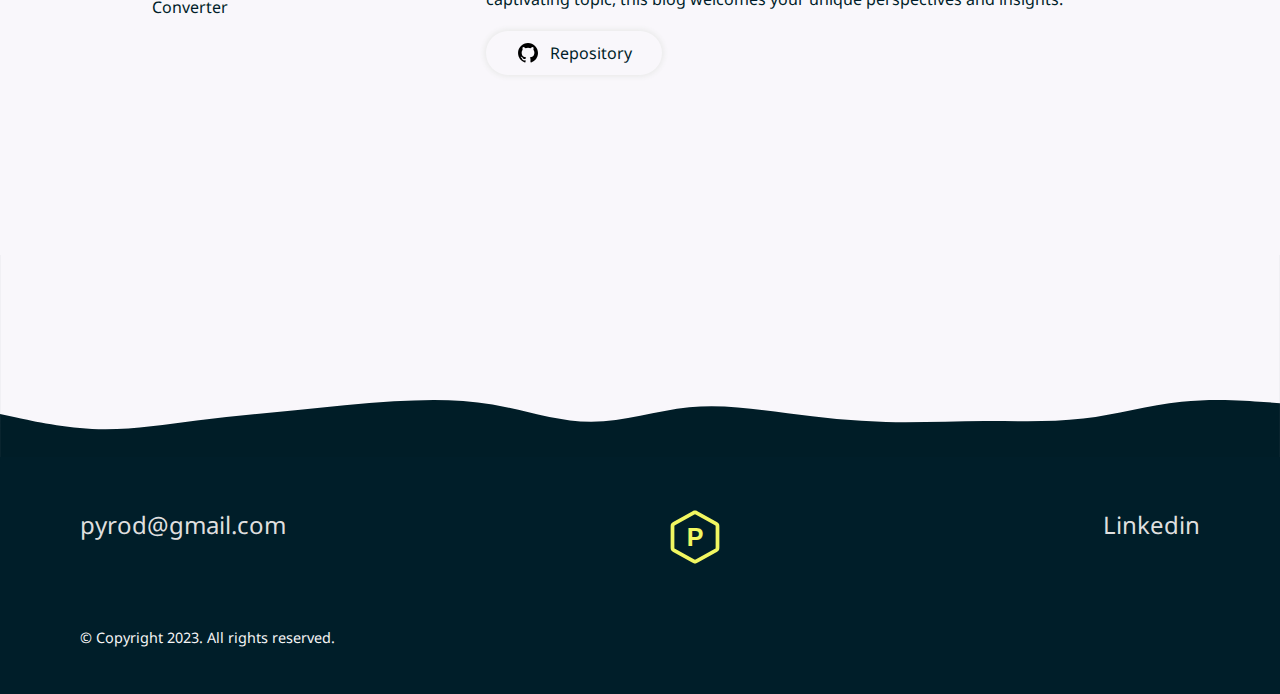
==== commit 8d30bdd8: "Se agrego la parte de about me y se hicieron cambios menores a los otros archivos" ====
--- a/index.html
+++ b/index.html
@@ -88,6 +88,57 @@
                     </li>
                 </ul>
 
+                <div class="header-menu">
+                    <button class="btn" type="button" data-bs-toggle="offcanvas" data-bs-target="#offcanvasRight"
+                        aria-controls="offcanvasRight">
+                        <img src="./assets/icons/menu.svg" alt="header-menu">
+                    </button>
+
+                    <div class="offcanvas offcanvas-end" tabindex="-1" id="offcanvasRight"
+                        aria-labelledby="offcanvasRightLabel">
+                        <div class="offcanvas-header">
+                            <h5 class="offcanvas-title" id="offcanvasRightLabel">Social Media</h5>
+                            <button type="button" class="btn-close" data-bs-dismiss="offcanvas"
+                                aria-label="Close"></button>
+                        </div>
+                        <div class="offcanvas-body">
+                            <a href="https://github.com/py-rod">
+                                <svg xmlns="http://www.w3.org/2000/svg" width="22" height="24" viewBox="0 0 24 24">
+                                    <path fill-rule="evenodd" clip-rule="evenodd"
+                                        d="M12.026 2c-5.509 0-9.974 4.465-9.974 9.974 0 4.406 2.857 8.145 6.821 9.465.499.09.679-.217.679-.481 0-.237-.008-.865-.011-1.696-2.775.602-3.361-1.338-3.361-1.338-.452-1.152-1.107-1.459-1.107-1.459-.905-.619.069-.605.069-.605 1.002.07 1.527 1.028 1.527 1.028.89 1.524 2.336 1.084 2.902.829.091-.645.351-1.085.635-1.334-2.214-.251-4.542-1.107-4.542-4.93 0-1.087.389-1.979 1.024-2.675-.101-.253-.446-1.268.099-2.64 0 0 .837-.269 2.742 1.021a9.582 9.582 0 0 1 2.496-.336 9.554 9.554 0 0 1 2.496.336c1.906-1.291 2.742-1.021 2.742-1.021.545 1.372.203 2.387.099 2.64.64.696 1.024 1.587 1.024 2.675 0 3.833-2.33 4.675-4.552 4.922.355.308.675.916.675 1.846 0 1.334-.012 2.41-.012 2.737 0 .267.178.577.687.479C19.146 20.115 22 16.379 22 11.974 22 6.465 17.535 2 12.026 2z">
+                                    </path>
+                                </svg>
+                                Github
+                            </a>
+                            <a href="https://www.facebook.com/profile.php?id=100005218933958">
+                                <svg xmlns="http://www.w3.org/2000/svg" width="22" height="24" viewBox="0 0 24 24">
+                                    <path
+                                        d="M12.001 2.002c-5.522 0-9.999 4.477-9.999 9.999 0 4.99 3.656 9.126 8.437 9.879v-6.988h-2.54v-2.891h2.54V9.798c0-2.508 1.493-3.891 3.776-3.891 1.094 0 2.24.195 2.24.195v2.459h-1.264c-1.24 0-1.628.772-1.628 1.563v1.875h2.771l-.443 2.891h-2.328v6.988C18.344 21.129 22 16.992 22 12.001c0-5.522-4.477-9.999-9.999-9.999z">
+                                    </path>
+                                </svg>
+                                Facebook
+                            </a>
+                            <a href="https://twitter.com/P_rodsv">
+                                <svg xmlns="http://www.w3.org/2000/svg" width="22" height="24" viewBox="0 0 24 24">
+                                    <path
+                                        d="M19.633 7.997c.013.175.013.349.013.523 0 5.325-4.053 11.461-11.46 11.461-2.282 0-4.402-.661-6.186-1.809.324.037.636.05.973.05a8.07 8.07 0 0 0 5.001-1.721 4.036 4.036 0 0 1-3.767-2.793c.249.037.499.062.761.062.361 0 .724-.05 1.061-.137a4.027 4.027 0 0 1-3.23-3.953v-.05c.537.299 1.16.486 1.82.511a4.022 4.022 0 0 1-1.796-3.354c0-.748.199-1.434.548-2.032a11.457 11.457 0 0 0 8.306 4.215c-.062-.3-.1-.611-.1-.923a4.026 4.026 0 0 1 4.028-4.028c1.16 0 2.207.486 2.943 1.272a7.957 7.957 0 0 0 2.556-.973 4.02 4.02 0 0 1-1.771 2.22 8.073 8.073 0 0 0 2.319-.624 8.645 8.645 0 0 1-2.019 2.083z">
+                                    </path>
+                                </svg>
+                                Twitter
+                            </a>
+                            <a href="https://www.linkedin.com/in/pablo-abraham-rodriguez-morales-b133a9200/">
+                                <svg xmlns="http://www.w3.org/2000/svg" width="22" height="24" viewBox="0 0 24 24">
+                                    <circle cx="4.983" cy="5.009" r="2.188"></circle>
+                                    <path
+                                        d="M9.237 8.855v12.139h3.769v-6.003c0-1.584.298-3.118 2.262-3.118 1.937 0 1.961 1.811 1.961 3.218v5.904H21v-6.657c0-3.27-.704-5.783-4.526-5.783-1.835 0-3.065 1.007-3.568 1.96h-.051v-1.66H9.237zm-6.142 0H6.87v12.139H3.095z">
+                                    </path>
+                                </svg>
+                                Linkedin
+                            </a>
+                        </div>
+                    </div>
+                </div>
+
 
             </nav>
         </header>
@@ -105,13 +156,13 @@
                         <p>I develop impressive websites and web applications.</p>
 
                         <div>
-                            <a href="https://github.com/py-rod">
+                            <a href="./views/about.html">
                                 <svg xmlns="http://www.w3.org/2000/svg" width="24" height="24" viewBox="0 0 24 24">
                                     <path
-                                        d="M4.5 8.552c0 1.995 1.505 3.5 3.5 3.5s3.5-1.505 3.5-3.5-1.505-3.5-3.5-3.5-3.5 1.505-3.5 3.5zM19 8h-2v3h-3v2h3v3h2v-3h3v-2h-3zM4 19h10v-1c0-2.757-2.243-5-5-5H7c-2.757 0-5 2.243-5 5v1h2z">
-                                    </path>
-                                </svg>
-                                Follow me on Github
+                                        d="M7.5 6.5C7.5 8.981 9.519 11 12 11s4.5-2.019 4.5-4.5S14.481 2 12 2 7.5 4.019 7.5 6.5zM20 21h1v-1c0-3.859-3.141-7-7-7h-4c-3.86 0-7 3.141-7 7v1h17z">
+                                    </path>
+                                </svg>
+                                Learn more about me
                             </a>
                             <a href="https://drive.google.com/file/d/1dHV6Tt4EMWUYWh810mW6xIvK7UJPuT10/view?usp=sharing"
                                 target="_blank">
@@ -371,7 +422,7 @@
             <img src="./assets/images/wave-footer.svg" alt="Wave-footer">
             <div class="content-footer">
                 <div>
-                    <a href="@mailto:pyrod@gmail.com">pyrod@gmail.com</a>
+                    <a href="mailto:pyrod@gmail.com">pyrod@gmail.com</a>
                     <a href="./index.html"><img src="./assets/icons/logo.svg" alt="Logo"></a>
                     <a href="https://www.linkedin.com/in/pablo-abraham-rodriguez-morales-b133a9200/"
                         target="_blank">Linkedin</a>
--- a/assets/css/index.css
+++ b/assets/css/index.css
@@ -22,6 +22,11 @@
 
 main {
     min-height: 100vh;
+}
+
+
+.header-menu {
+    display: none;
 }
 
 
@@ -35,6 +40,7 @@
     z-index: 100000000000000000;
     color: white;
     display: flex;
+    user-select: none;
 }
 
 
@@ -393,6 +399,7 @@
 
 .content-img-lang-front {
     display: flex;
+    flex-wrap: wrap;
     gap: 20px;
     width: 100%;
     height: fit-content;
@@ -651,6 +658,8 @@
 .content-footer>div {
     display: flex;
     justify-content: space-between;
+    flex-wrap: wrap;
+    gap: 30px;
 }
 
 .content-footer>div>a {
@@ -674,4 +683,681 @@
     margin-top: 60px;
     color: whitesmoke;
     font-size: .9rem;
+}
+
+
+
+
+
+/* RESPONSIVE */
+
+@media (max-width:1200px) {
+
+    /* SECTION 1 */
+
+    .section-intro {
+        flex-direction: column;
+        padding: 80px 40px 100px;
+    }
+
+    .content-section>div {
+        text-align: center;
+    }
+
+    .content-section>div>small {
+        font-size: 1.25rem;
+    }
+
+
+    .content-section>div>h2 {
+        font-size: 5rem;
+    }
+
+
+    .content-section>div>h4 {
+        font-size: 2.4rem;
+    }
+
+
+    .content-section>div>p {
+
+        font-size: 1.2rem;
+    }
+
+    /* CONTAINER BUTTONS INTRO */
+
+    .content-section>div>div {
+        margin-top: 40px;
+        justify-content: center;
+    }
+
+    .content-section>img {
+        margin-top: 60px;
+        width: 80%;
+    }
+
+
+
+
+
+    /* SECTION 2 */
+
+    .section-skills>h2 {
+        font-size: 3.8rem;
+    }
+
+    /* CONTAINER BACK-END */
+    .content-description-backend {
+        flex-direction: column;
+    }
+
+    .content-description-backend>img {
+        width: 85%;
+    }
+
+    .content-description-backend>div {
+        display: flex;
+        flex-direction: column;
+        padding: 90px 0 0px;
+        color: white;
+    }
+
+    /* EFECT COLOR TEXT */
+    .content-description-backend>div>div:nth-child(1)>h2:nth-child(1) {
+        font-size: 3.9rem;
+    }
+
+    .content-description-backend>div>div:nth-child(1)>h2:nth-child(2) {
+        font-size: 3.9rem;
+    }
+
+    .content-img-lang {
+        justify-content: center;
+    }
+
+    .content-img-lang>img:nth-child(2) {
+        width: 100px;
+    }
+
+    .content-img-lang>img {
+        width: 50px;
+    }
+
+    /* LIST SKILLS */
+
+    .content-description-backend>div>ul>li {
+        gap: 10px;
+        font-size: 1.2rem;
+        max-width: 450px;
+    }
+
+    .content-description-backend>div>ul>li>img {
+        align-self: flex-start;
+    }
+
+
+
+
+
+    /* CONTAINER FRONT-END */
+
+    .content-description-frontend {
+        flex-direction: column-reverse;
+    }
+
+    .content-description-frontend>img {
+        width: 85%;
+    }
+
+    /* EFECT COLOR TEXT */
+    .content-description-frontend>div>div:nth-child(1)>h2:nth-child(1) {
+        font-size: 3.9rem;
+    }
+
+
+    .content-description-frontend>div>div:nth-child(1)>h2:nth-child(2) {
+        font-size: 3.9rem;
+    }
+
+    .content-img-lang-front {
+        justify-content: center;
+    }
+
+    .content-img-lang-front>img {
+        width: 50px;
+    }
+
+    /* LIST SKILLS */
+    .content-description-frontend>div>ul>li {
+        max-width: 450px;
+        font-size: 1.2rem;
+    }
+
+
+
+
+
+    /* CONTAINER DATABASE */
+    .content-description-database {
+        flex-direction: column;
+    }
+
+    .content-description-database>img {
+        width: 85%;
+    }
+
+    /* EFECT COLOR TEXT */
+    .content-description-database>div>div:nth-child(1)>h2:nth-child(1) {
+        font-size: 3.9rem;
+    }
+
+    .content-description-database>div>div:nth-child(1)>h2:nth-child(2) {
+        font-size: 3.9rem;
+    }
+
+    .content-img-lang-database {
+        justify-content: center;
+    }
+
+    .content-img-lang-database>img {
+        width: 60px;
+    }
+
+    /* LIST SKILLS */
+
+    .content-description-database>div>ul>li {
+        text-align: center;
+        max-width: 350px;
+        font-size: 1.2rem;
+    }
+
+
+
+
+    /* OTHER SKILLS */
+
+    .content-other-skills>h3 {
+        font-size: 3.8rem;
+    }
+
+    .content-other-skills>div {
+        display: flex;
+        flex-wrap: wrap;
+    }
+
+    .content-other-skills>div>img {
+        display: block;
+        width: 65px;
+        margin: 0 20px;
+    }
+
+
+
+    /* SECTION 3 */
+
+
+    .content-elements-projects {
+        flex-direction: column;
+    }
+
+    .content-buttons-projects {
+        width: 80%;
+        margin: 0 auto;
+    }
+
+    .content-buttons-projects>h2 {
+        font-size: 3.8rem;
+    }
+
+    .button-project {
+        font-size: 1.2rem;
+    }
+
+
+    /* PROJECT DESCRIPTION */
+    .view-project {
+        margin: 0 auto;
+        color: var(--color2);
+    }
+
+    .view-project>div>h2 {
+        font-size: 2.7rem;
+        margin-bottom: 30px;
+    }
+
+    .view-project>div>a {
+        margin: 0 auto;
+        margin-top: 40px;
+    }
+
+
+    .view-project>div>a:hover {
+        color: #7FE597;
+        box-shadow: 0 0 10px 5px rgb(218, 218, 218);
+        background-color: white;
+    }
+
+}
+
+
+
+
+@media (max-width:800px) {
+
+    /* HEADER */
+
+
+    .header>nav {
+        padding: 0 30px;
+    }
+
+    /* MENU HEADER */
+    .header-social {
+        display: none;
+    }
+
+    .header-menu {
+        display: block;
+    }
+
+    .offcanvas {
+        background-color: rgb(0, 30, 41);
+        color: white;
+    }
+
+    .offcanvas-header {
+        border-bottom: 1px solid var(--primary-color);
+        background-color: rgb(1, 13, 17);
+    }
+
+    .offcanvas-title {
+        font-size: 1.8rem;
+    }
+
+    .btn-close {
+        background-color: white;
+    }
+
+    .offcanvas-body>a {
+        display: flex;
+        align-items: center;
+        gap: 20px;
+        text-decoration: none;
+        padding: 15px 25px;
+        color: white;
+        border-bottom: 1px solid var(--primary-color);
+        margin-top: 20px;
+    }
+
+    .offcanvas-body>a:hover {
+        background-color: rgb(1, 13, 17);
+        border-radius: 5px 5px 0 0;
+    }
+
+    .offcanvas-body>a>svg {
+        fill: white;
+    }
+
+
+
+    /* SECTION 1 */
+
+    /* ALL CONTENT SECTIONS 2 */
+    .content-section {
+        display: block;
+        max-width: 1800px;
+        margin: 0 auto;
+        padding: 80px 20px;
+    }
+
+    .content-section>div>small {
+        font-size: 1.25rem;
+    }
+
+
+    .content-section>div>h2 {
+        font-size: 3.5rem;
+    }
+
+
+    .content-section>div>h4 {
+        font-size: 2rem;
+    }
+
+
+    .content-section>div>p {
+
+        font-size: 1.1rem;
+    }
+
+    /* CONTAINER BUTTONS INTRO */
+
+    .content-section>div>div {
+
+        flex-wrap: wrap;
+    }
+
+    .content-section>img {
+        width: 100%;
+    }
+
+
+
+    /* SECTION 2 */
+
+    .section-skills>h2 {
+        font-size: 3.3rem;
+    }
+
+    /* CONTAINER BACK-END */
+    .content-description-backend>img {
+        width: 100%;
+    }
+
+    /* EFECT COLOR TEXT */
+    .content-description-backend>div>div:nth-child(1)>h2:nth-child(1) {
+        font-size: 3.5rem;
+    }
+
+    .content-description-backend>div>div:nth-child(1)>h2:nth-child(2) {
+        font-size: 3.5rem;
+    }
+
+    /* LIST SKILLS */
+
+    .content-description-backend>div>ul>li {
+        gap: 10px;
+        font-size: 1.14rem;
+        max-width: 450px;
+    }
+
+
+
+
+
+
+    /* CONTAINER FRONT-END */
+    .content-description-frontend {
+        padding: 10px 10px;
+    }
+
+    .content-description-frontend>img {
+        width: 100%;
+    }
+
+    /* EFECT COLOR TEXT */
+    .content-description-frontend>div>div:nth-child(1)>h2:nth-child(1) {
+        font-size: 3.5rem;
+    }
+
+
+    .content-description-frontend>div>div:nth-child(1)>h2:nth-child(2) {
+        font-size: 3.5rem;
+    }
+
+    /* LIST SKILLS */
+    .content-description-frontend>div>ul>li {
+        max-width: 450px;
+        font-size: 1.14rem;
+    }
+
+
+
+
+    /* CONTAINER DATABASE */
+
+    .content-description-database {
+        padding: 10px 10px;
+    }
+
+    .content-description-database>img {
+        width: 100%;
+    }
+
+    /* EFECT COLOR TEXT */
+    .content-description-database>div>div:nth-child(1)>h2:nth-child(1) {
+        font-size: 3.5rem;
+    }
+
+    .content-description-database>div>div:nth-child(1)>h2:nth-child(2) {
+        font-size: 3.5rem;
+    }
+
+    /* LIST SKILLS */
+
+    .content-description-database>div>ul>li {
+        font-size: 1.14rem;
+    }
+
+
+    /* OTHER SKILLS */
+
+    .content-other-skills>h3 {
+        font-size: 3.3rem;
+    }
+
+}
+
+
+@media (max-width:506px) {
+    /* SECTION 1 */
+
+    .content-section>div>small {
+        font-size: 1.15rem;
+    }
+
+    .content-section>div>h2 {
+        font-size: 2.5rem;
+    }
+
+    .content-section>div>h4 {
+        font-size: 1.5rem;
+    }
+
+    .content-section>div>p {
+        font-size: 1rem;
+    }
+
+    /* CONTAINER BUTTONS INTRO */
+
+    .content-section>div>div {
+        max-width: 500px;
+        margin: 0 auto;
+    }
+
+    .content-section>div>div>a {
+        justify-content: center;
+        width: 90%;
+    }
+
+    .content-section>img {
+        width: 100%;
+    }
+
+
+
+    /* SECTION 2 */
+
+    .section-skills>h2 {
+        font-size: 2.5rem;
+    }
+
+
+
+    /* CONTAINER BACK-END */
+    .content-description-backend>img {
+        width: 100%;
+    }
+
+    /* EFECT COLOR TEXT */
+    .content-description-backend>div>div:nth-child(1)>h2:nth-child(1) {
+        font-size: 2.5rem;
+    }
+
+    .content-description-backend>div>div:nth-child(1)>h2:nth-child(2) {
+        font-size: 2.5rem;
+    }
+
+    /* LIST SKILLS */
+
+    .content-description-backend>div>ul>li {
+        gap: 10px;
+        font-size: 1rem;
+        max-width: 450px;
+    }
+
+
+
+
+    /* CONTAINER FRONT-END */
+    .content-description-frontend {
+        padding: 10px 10px;
+    }
+
+    .content-description-frontend>img {
+        width: 100%;
+    }
+
+    /* EFECT COLOR TEXT */
+    .content-description-frontend>div>div:nth-child(1)>h2:nth-child(1) {
+        font-size: 2.5rem;
+    }
+
+
+    .content-description-frontend>div>div:nth-child(1)>h2:nth-child(2) {
+        font-size: 2.5rem;
+    }
+
+    .content-img-lang-front {
+        display: flex;
+        flex-wrap: wrap;
+    }
+
+    /* LIST SKILLS */
+    .content-description-frontend>div>ul>li {
+        max-width: 450px;
+        font-size: 1rem;
+    }
+
+
+
+
+    /* CONTAINER DATABASE */
+
+    /* EFECT COLOR TEXT */
+    .content-description-database>div>div:nth-child(1)>h2:nth-child(1) {
+        font-size: 2.5rem;
+    }
+
+    .content-description-database>div>div:nth-child(1)>h2:nth-child(2) {
+        font-size: 2.5rem;
+    }
+
+    /* LIST SKILLS */
+
+    .content-description-database>div>ul>li {
+        font-size: 1rem;
+    }
+
+
+    /* OTHER SKILLS */
+
+    .content-other-skills>h3 {
+        font-size: 2.3rem;
+    }
+
+
+
+    /* SECTION 3 */
+    .content-buttons-projects {
+        width: 100%;
+        margin: 0 auto;
+    }
+
+    .content-buttons-projects>h2 {
+        font-size: 2.8rem;
+    }
+
+    .button-project {
+        font-size: 1rem;
+    }
+
+
+    /* PROJECT DESCRIPTION */
+    .view-project {
+        margin: 0 auto;
+        color: var(--color2);
+    }
+
+    .view-project>div>h2 {
+        font-size: 2.4rem;
+        margin-bottom: 30px;
+    }
+
+    .view-project>div>a {
+        margin: 0 auto;
+        margin-top: 40px;
+    }
+
+
+    .view-project>div>a:hover {
+        color: #7FE597;
+        box-shadow: 0 0 10px 5px rgb(218, 218, 218);
+        background-color: white;
+    }
+
+
+    /* FOOTER */
+
+    .content-footer>div {
+        flex-direction: column;
+        text-align: center;
+    }
+
+
+}
+
+
+
+@media (max-width:397px) {
+
+    body {
+        overflow-x: auto;
+    }
+
+
+    /* BACKEND  */
+
+    /* LIST SKILLS */
+    .content-description-backend>div>ul>li {
+        font-size: .8rem;
+    }
+
+    .content-description-backend>div>ul>li>img {
+        display: none;
+    }
+
+
+
+    /* FRONT-END */
+
+    /* LIST SKILLS */
+    .content-description-frontend>div>ul>li {
+        font-size: .8rem;
+    }
+
+    .content-description-frontend>div>ul>li>img {
+        display: none;
+    }
+
+
+    /* DATABASE */
+    /* LIST SKILLS */
+    .content-description-database>div>ul>li {
+        font-size: .8rem;
+    }
+
+    .content-description-database>div>ul>li>img {
+        display: none;
+    }
 }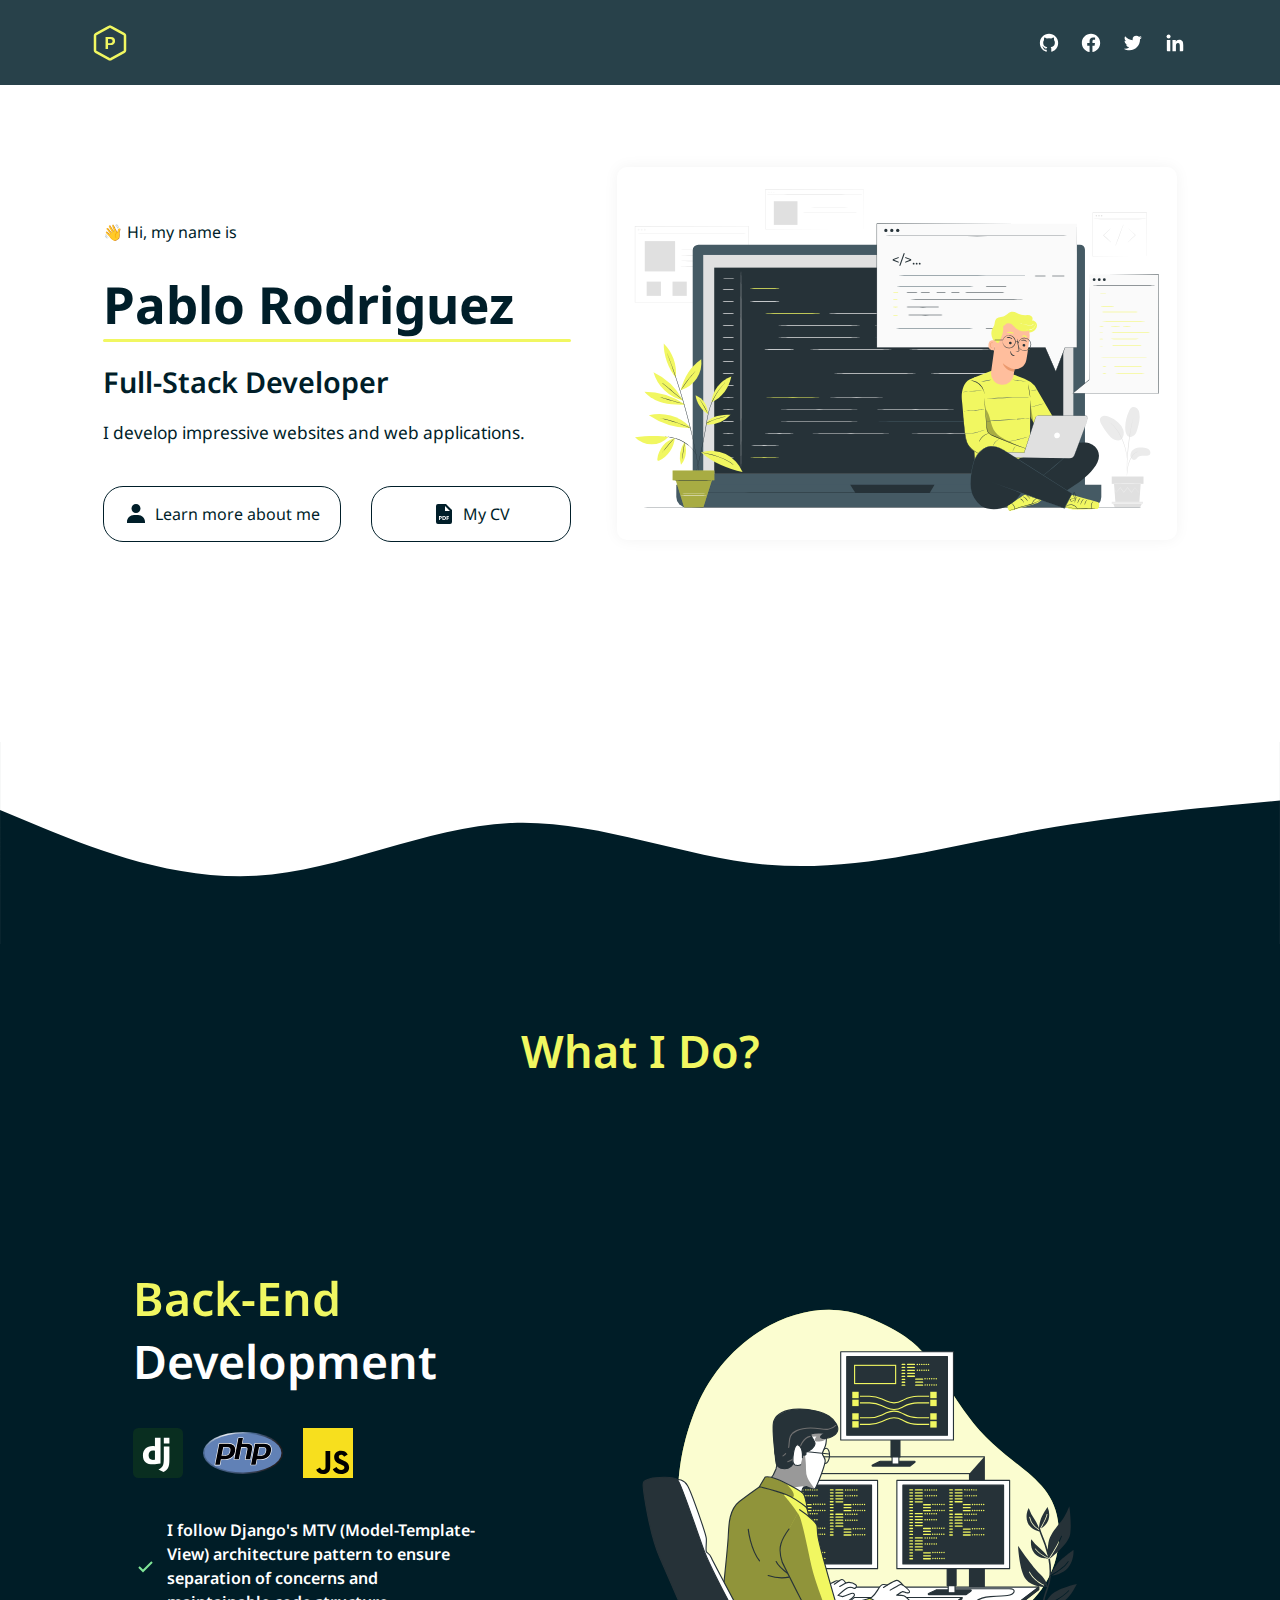
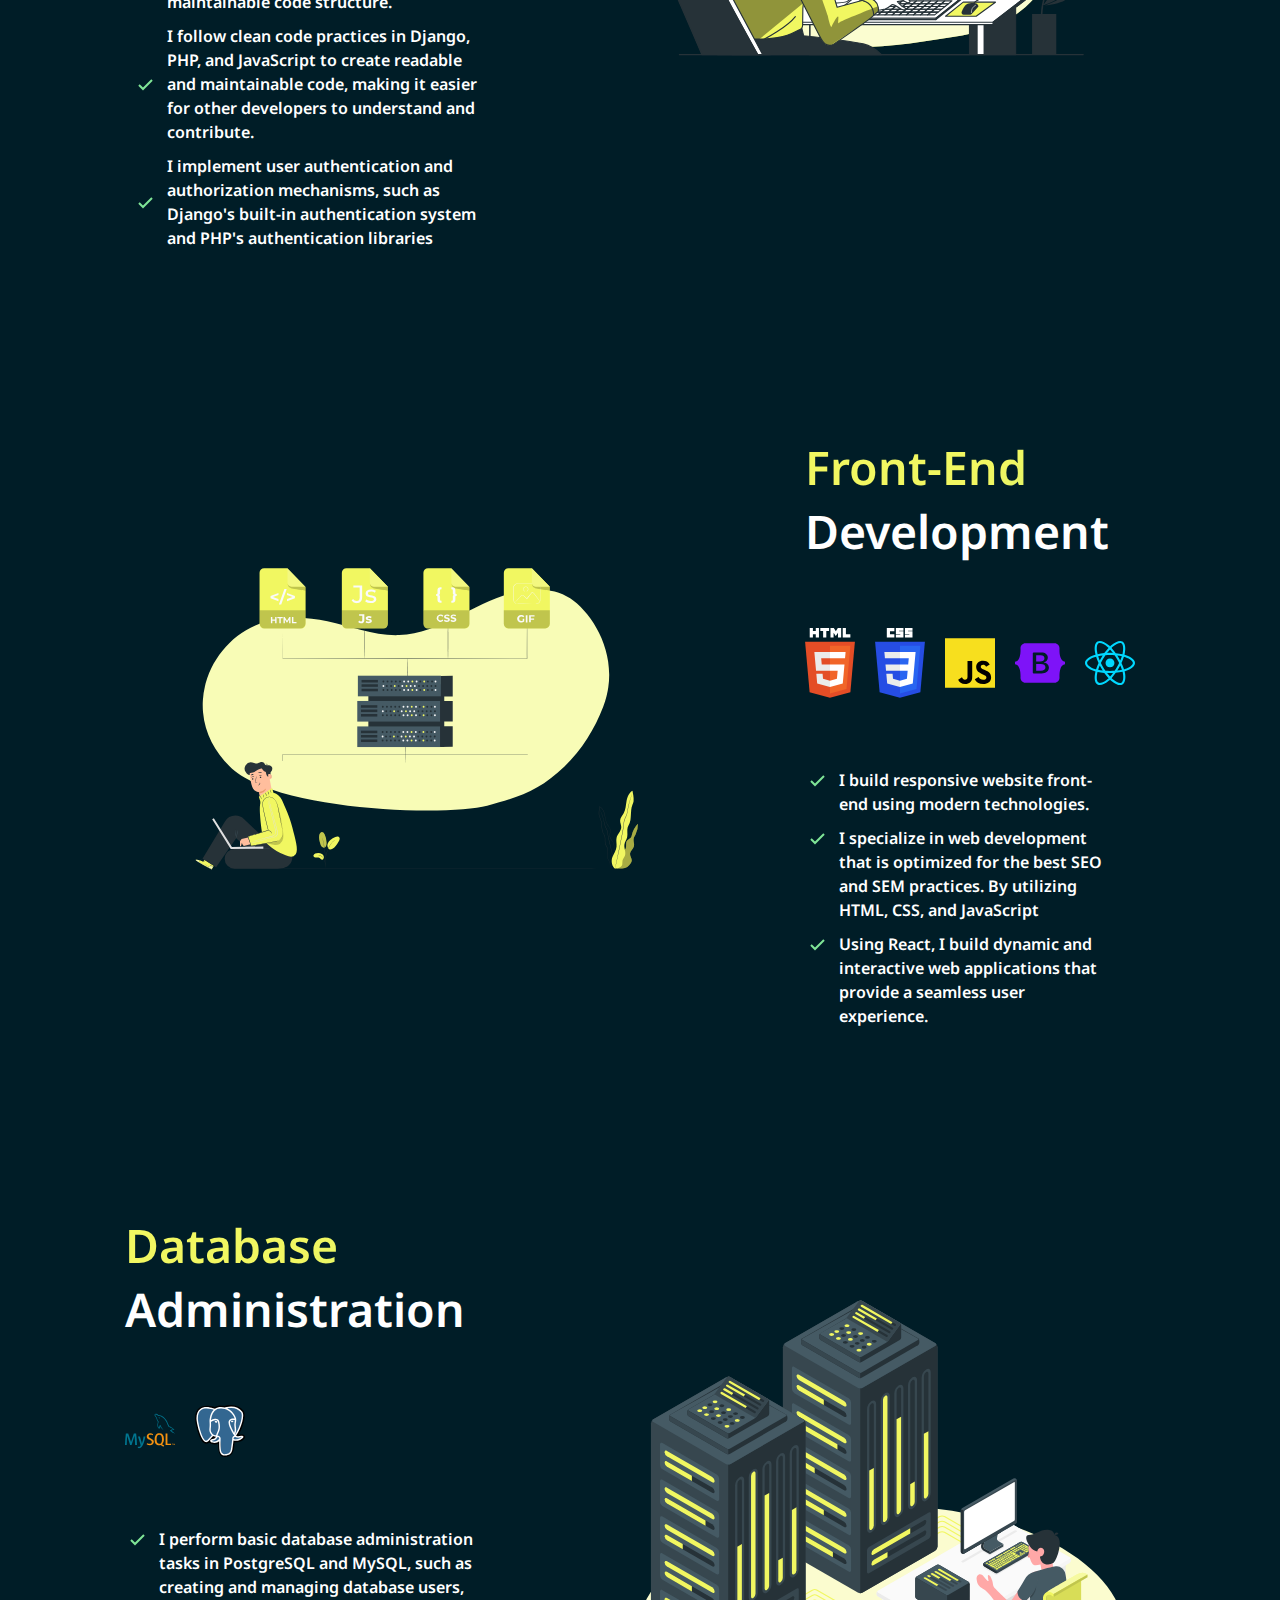
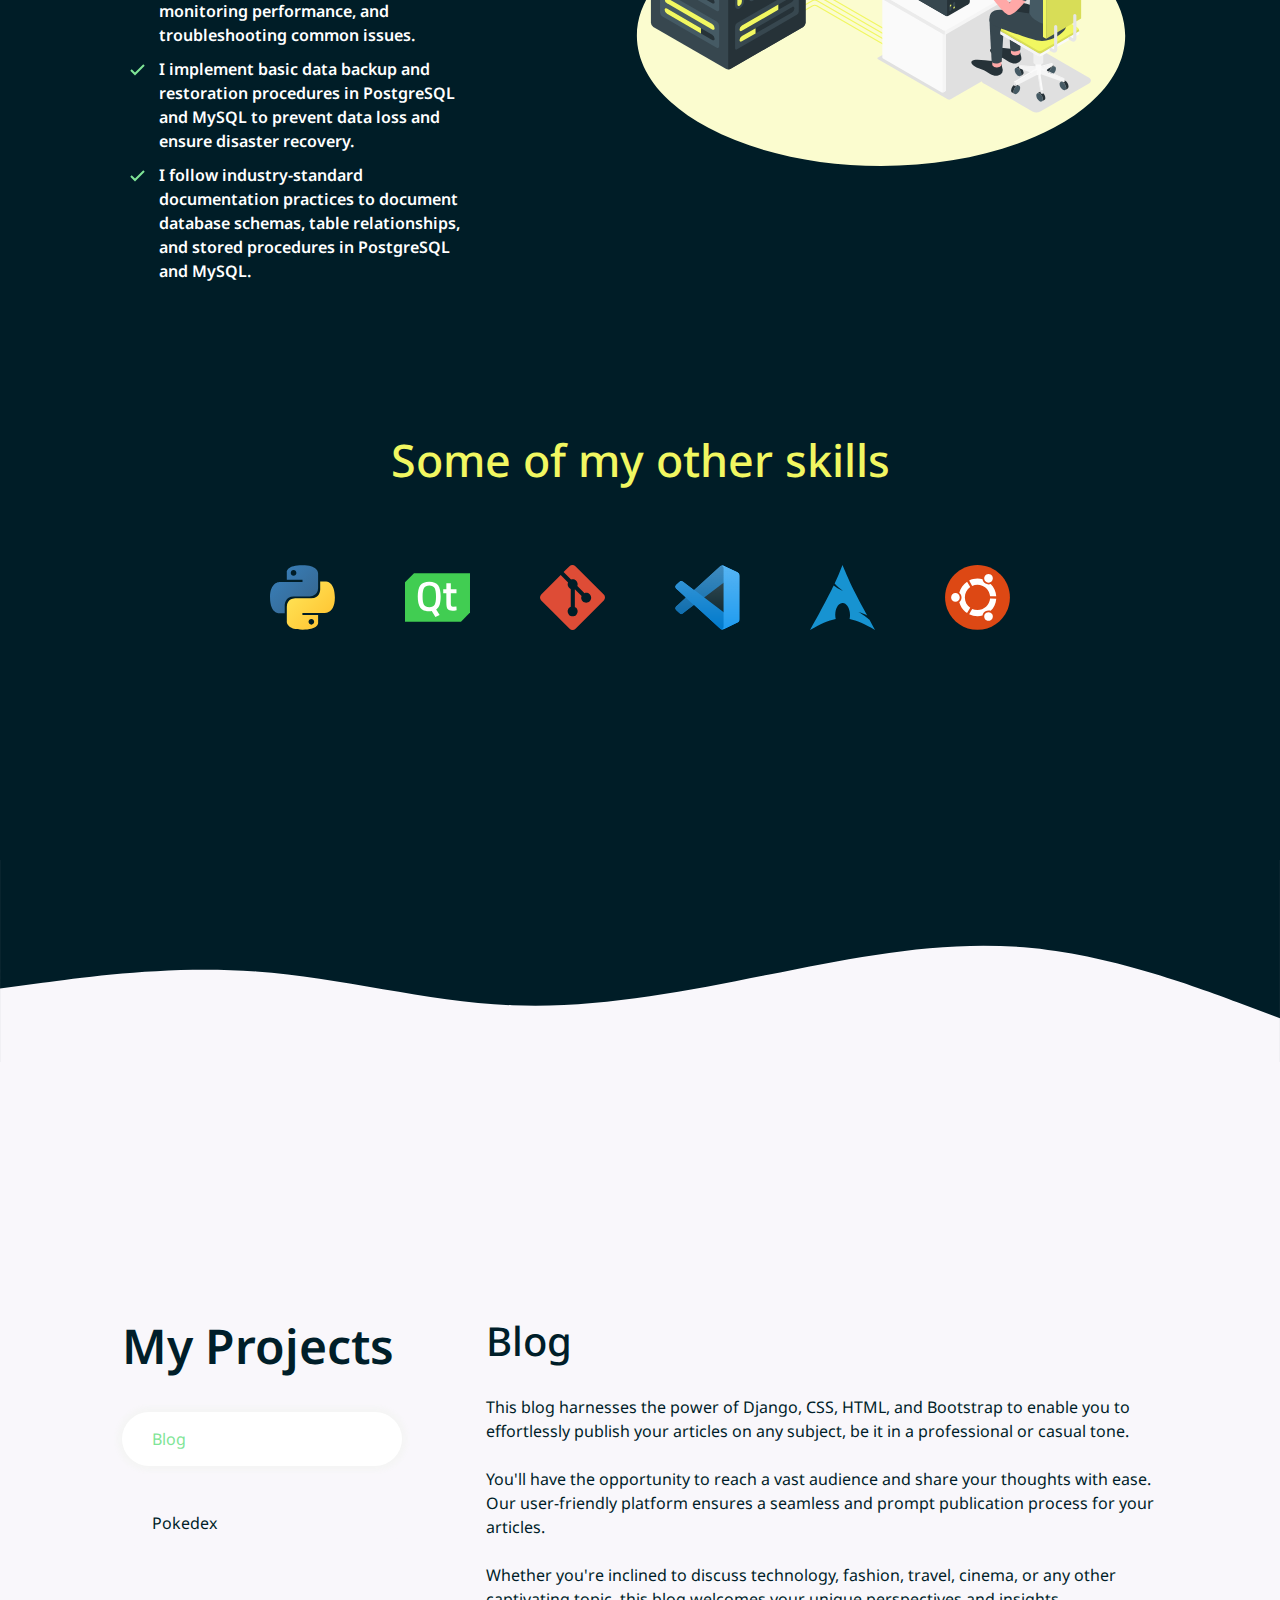
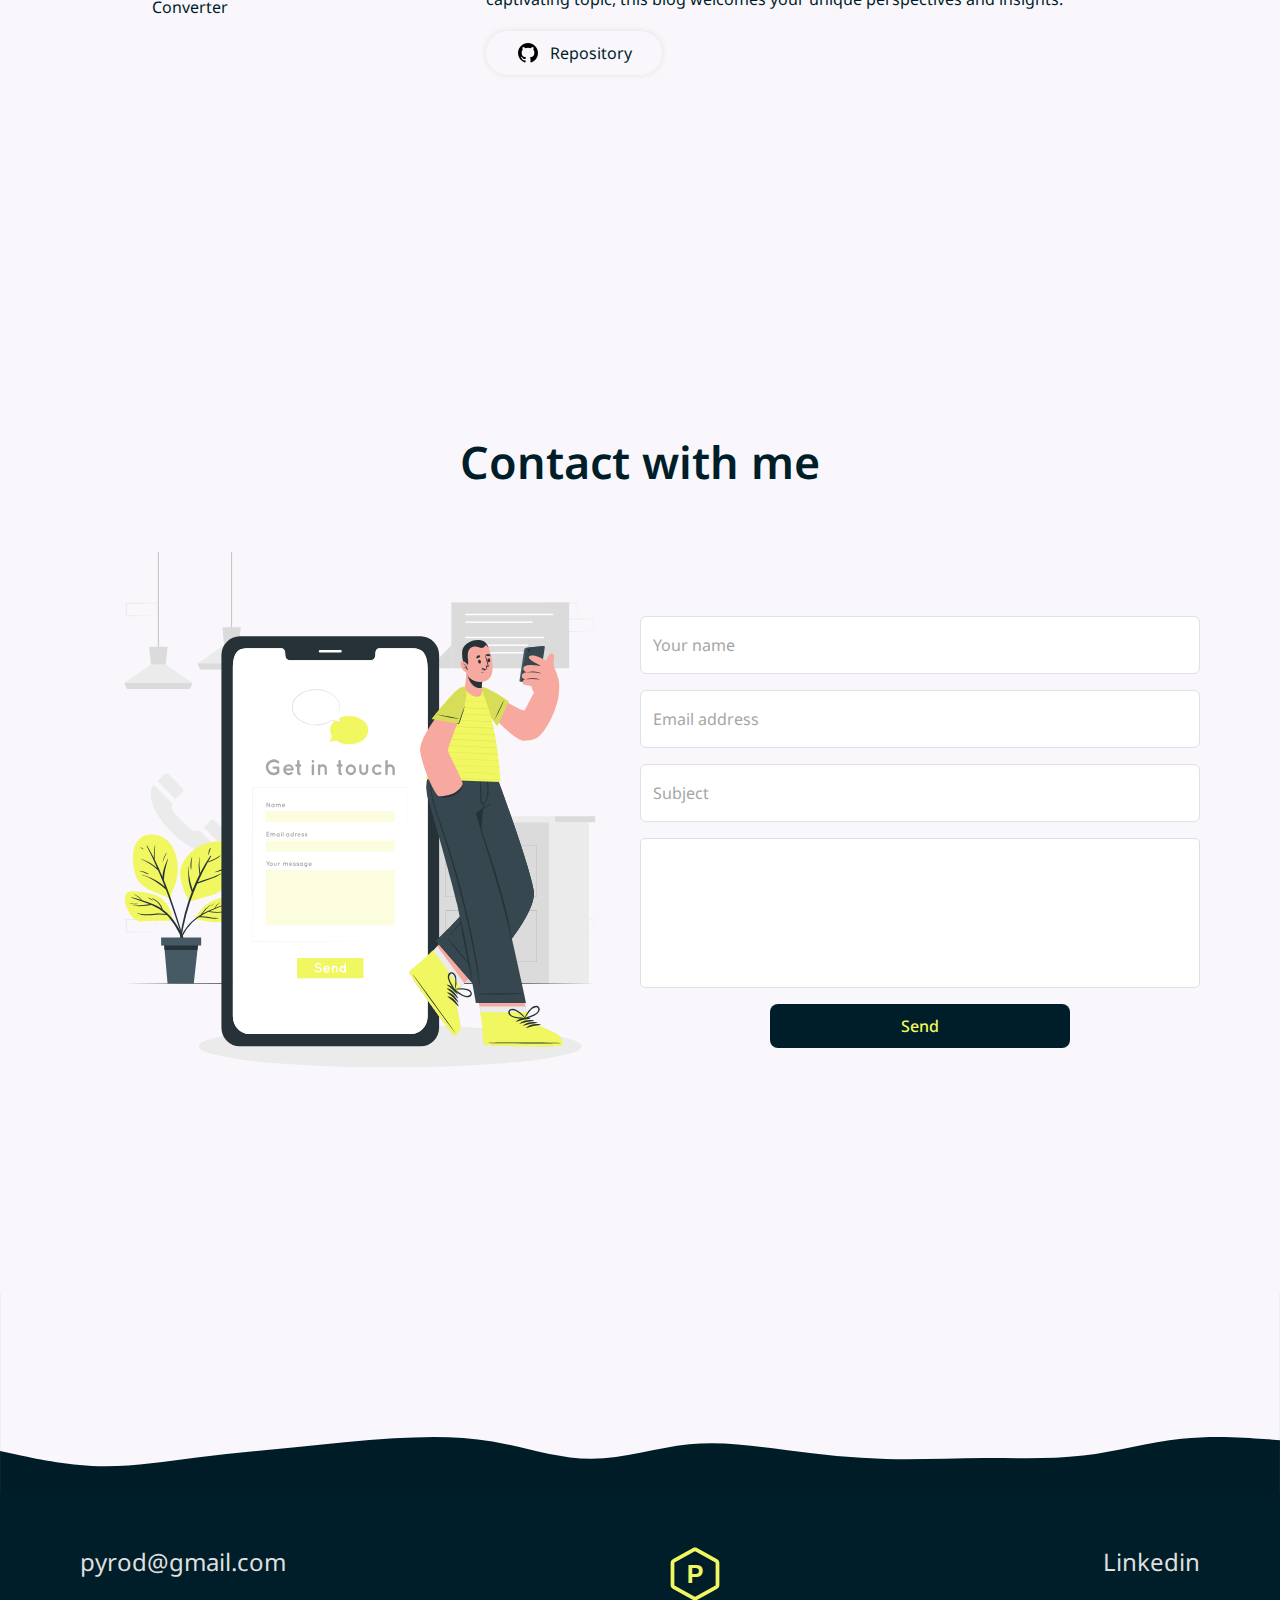
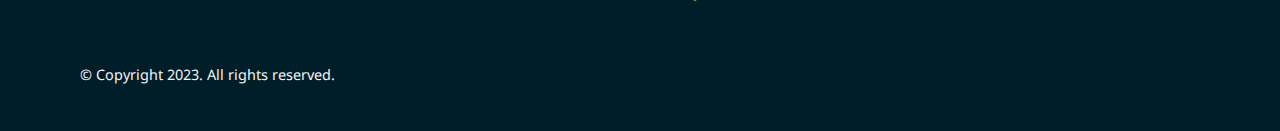
==== commit 9b64bef7: "Se agrego y termino la parte de contacto" ====
--- a/index.html
+++ b/index.html
@@ -416,6 +416,36 @@
                     </div>
                 </div>
             </section>
+
+            <section class="section-4">
+                <div class="content-section content-contact">
+                    <h3>Contact with me</h3>
+                    <div class="content-form">
+                        <img src="./assets/images/contact-cuate.svg" alt="">
+                        <form action="mailto:pyrod@gmail.com" class="form">
+                            <div class="form-floating mb-3">
+                                <input type="text" class="form-control" id="nameInput" required maxlength="50"
+                                    placeholder="Your name">
+                                <label for="nameInput">Your name</label>
+                            </div>
+                            <div class="form-floating mb-3">
+                                <input type="email" class="form-control" id="emailInput" placeholder="Email address"
+                                    required pattern="^[a-zA-Z0-9._%+-]+@[a-zA-Z0-9.-]+\.[a-zA-Z]{2,}$">
+                                <label for="emailInput">Email address</label>
+                            </div>
+                            <div class="form-floating mb-3">
+                                <input type="text" class="form-control" maxlength="50" required
+                                    title="No tiene que estar vacio" id="subjectInput" placeholder="Subject">
+                                <label for="subjectInput">Subject</label>
+                            </div>
+                            <textarea cols="60" id="messageInput" maxlength="300" required></textarea>
+
+                            <button type="submit">Send</button>
+                            <script src="./assets/js/message_form.js"></script>
+                        </form>
+                    </div>
+                </div>
+            </section>
         </main>
 
         <footer>
--- a/assets/css/index.css
+++ b/assets/css/index.css
@@ -399,7 +399,7 @@
 
 .content-img-lang-front {
     display: flex;
-    flex-wrap: wrap;
+    flex-wrap: wrap !important;
     gap: 20px;
     width: 100%;
     height: fit-content;
@@ -641,6 +641,86 @@
 
 
 
+/* SECTION 4 */
+
+.section-4 {
+    padding: 100px 0;
+    background-color: #f9f7fb;
+}
+
+.content-contact>h3 {
+    font-size: 2.8rem;
+    text-align: center;
+    font-weight: 600;
+    color: var(--color2);
+}
+
+.content-form {
+    display: flex;
+    justify-content: space-between;
+}
+
+.content-form>img {
+    display: block;
+    width: 50%;
+}
+
+
+
+/* FORM */
+
+.form {
+    align-self: center;
+    width: 100%;
+}
+
+
+.form>div>label {
+    color: #A6A6A6;
+}
+
+.form>div>input {
+    width: 100%;
+}
+
+
+.form>div>input:focus {
+    border: 1px solid rgb(223, 223, 223);
+    box-shadow: none;
+    outline: 2px solid rgb(216, 216, 216);
+
+}
+
+
+.form>textarea {
+    height: 150px;
+    width: 100%;
+    resize: none;
+    border: 1px solid rgb(223, 223, 223);
+    border-radius: 5px;
+    padding: 13px;
+}
+
+.form>textarea:focus {
+    outline: 2px solid rgb(216, 216, 216);
+    padding: 13px;
+}
+
+.form>button {
+    display: block;
+    width: 300px;
+    padding: 10px 0;
+    margin: 0 auto;
+    border: none;
+    background-color: var(--color2);
+    color: var(--primary-color);
+    border-radius: 8px;
+    margin-top: 10px;
+    font-weight: 500;
+}
+
+
+
 /* FOOTER */
 
 footer {
@@ -686,7 +766,11 @@
 }
 
 
-
+.form-contact>input {
+    display: block;
+    width: 100%;
+    margin-bottom: 10px;
+}
 
 
 /* RESPONSIVE */
@@ -935,6 +1019,30 @@
         color: #7FE597;
         box-shadow: 0 0 10px 5px rgb(218, 218, 218);
         background-color: white;
+    }
+
+
+
+    /* SECTION 4 */
+    .content-contact>h3 {
+        font-size: 3.8rem;
+    }
+
+    .content-form {
+        flex-direction: column;
+    }
+
+    .content-form>img {
+        width: 85%;
+        margin: auto;
+    }
+
+    /* FORM */
+
+    .form {
+        align-self: center;
+        width: none;
+        max-width: 900px;
     }
 
 }
@@ -1136,6 +1244,12 @@
         font-size: 3.3rem;
     }
 
+
+    /* SECTION 4 */
+    .content-contact>h3 {
+        font-size: 3.5rem;
+    }
+
 }
 
 
@@ -1307,10 +1421,21 @@
     }
 
 
+    /* SECTION 4 */
+    .content-contact>h3 {
+        font-size: 2.8rem;
+    }
+
+
     /* FOOTER */
 
     .content-footer>div {
         flex-direction: column;
+        text-align: center;
+    }
+
+
+    .content-footer>p {
         text-align: center;
     }
 
@@ -1360,4 +1485,9 @@
     .content-description-database>div>ul>li>img {
         display: none;
     }
+
+    /* SECTION 4 */
+    .content-contact>h3 {
+        font-size: 2.2rem;
+    }
 }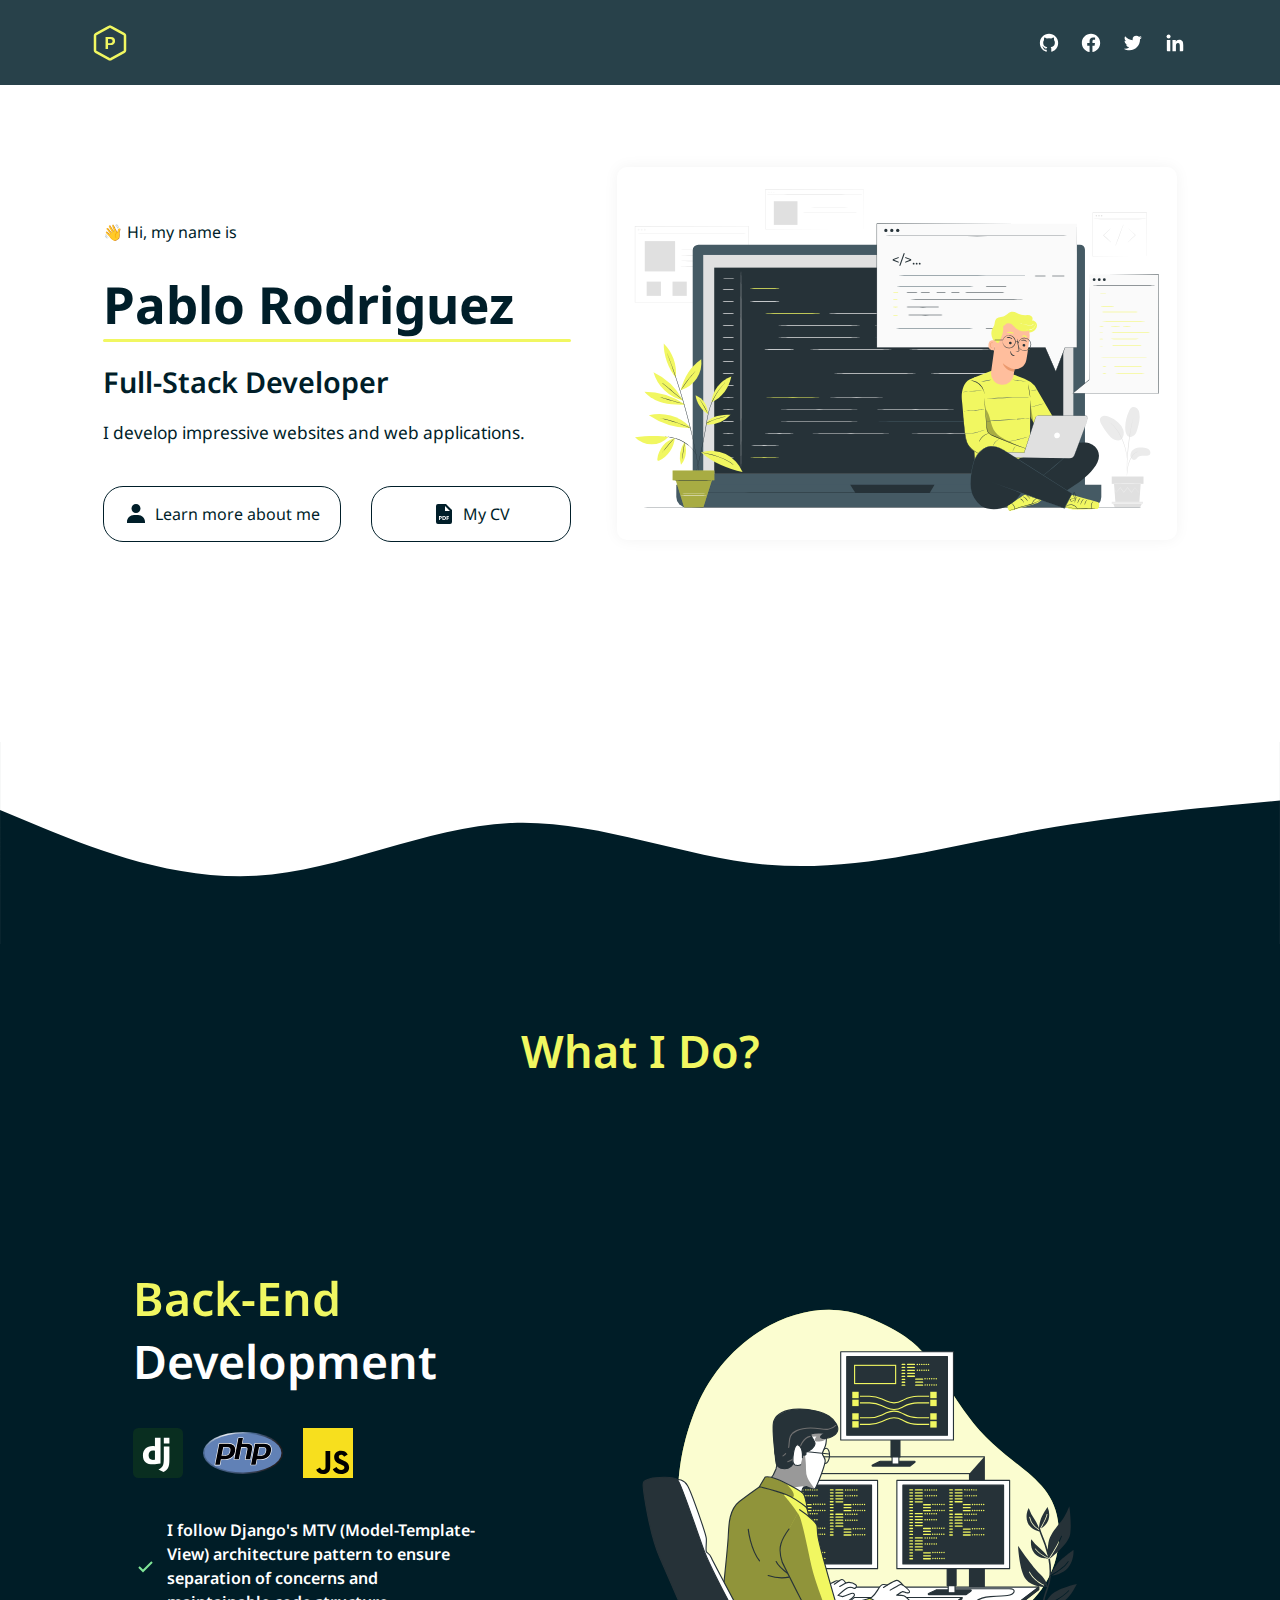
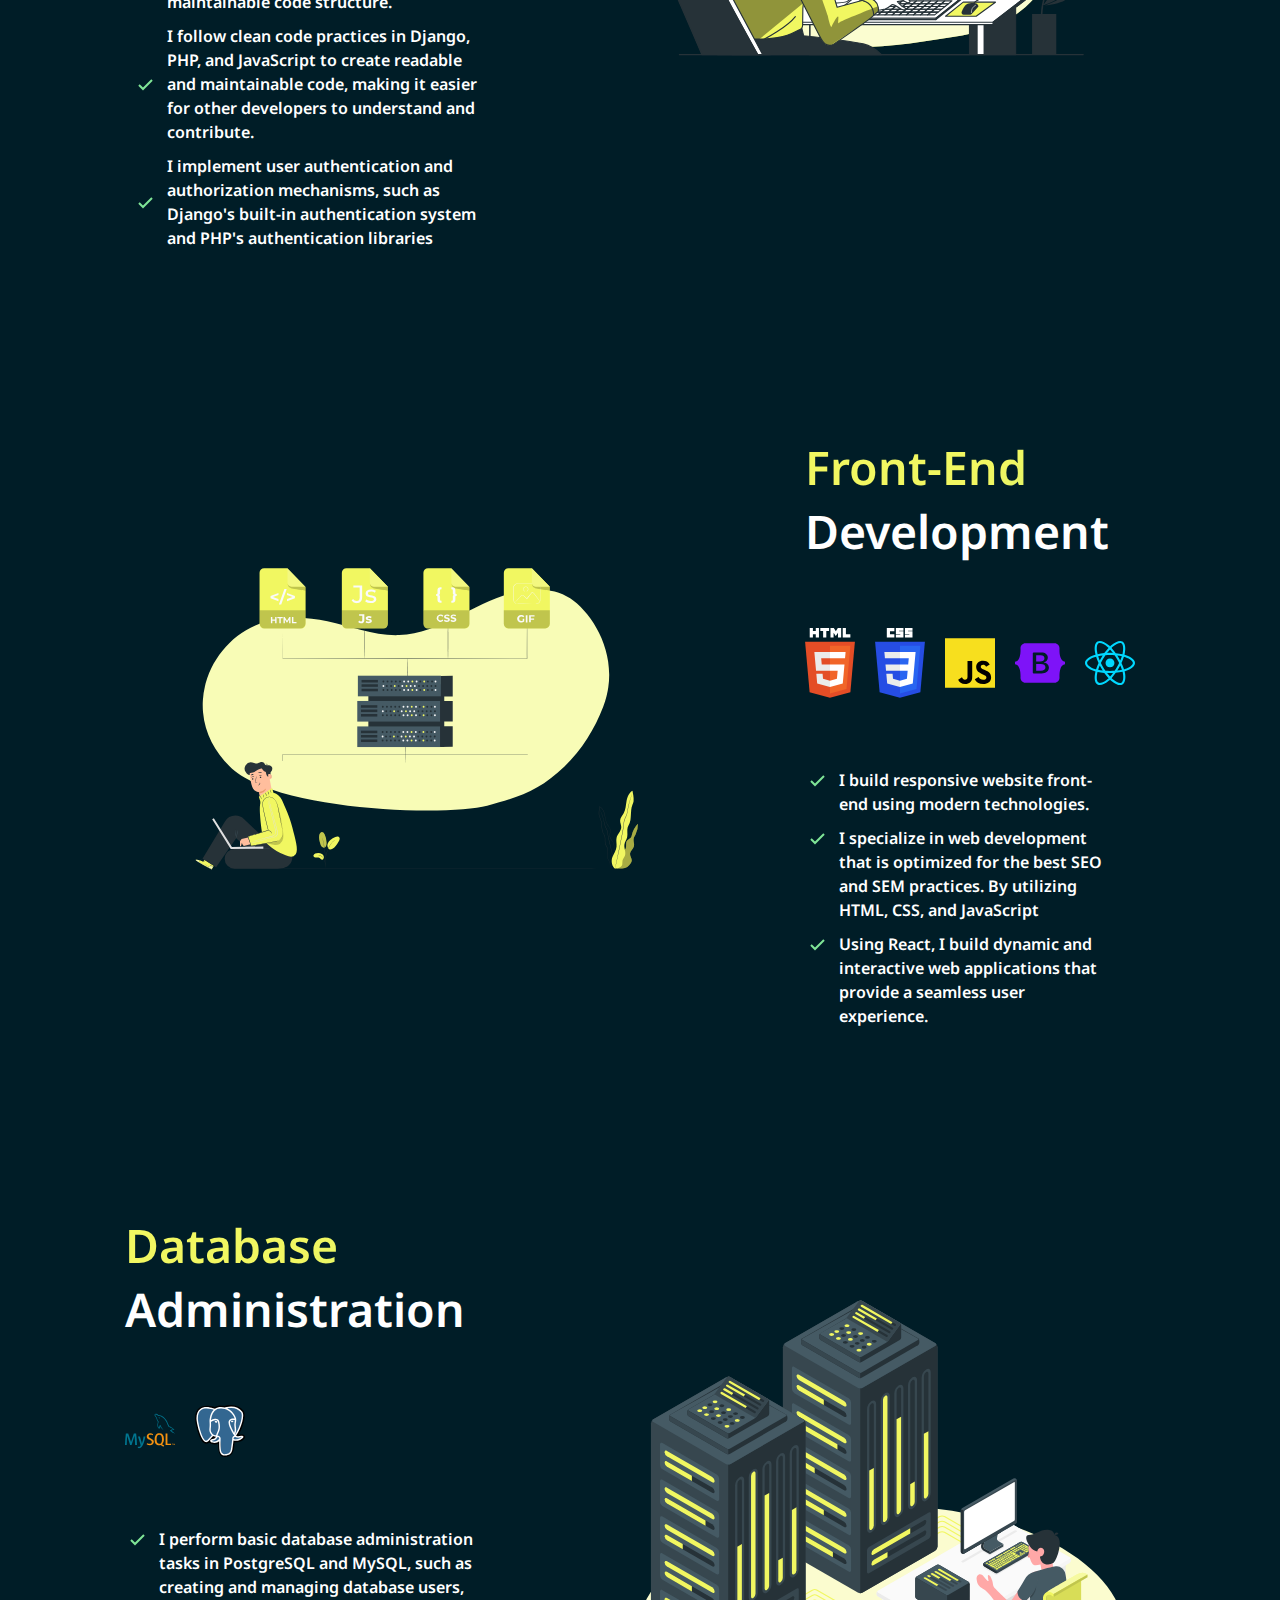
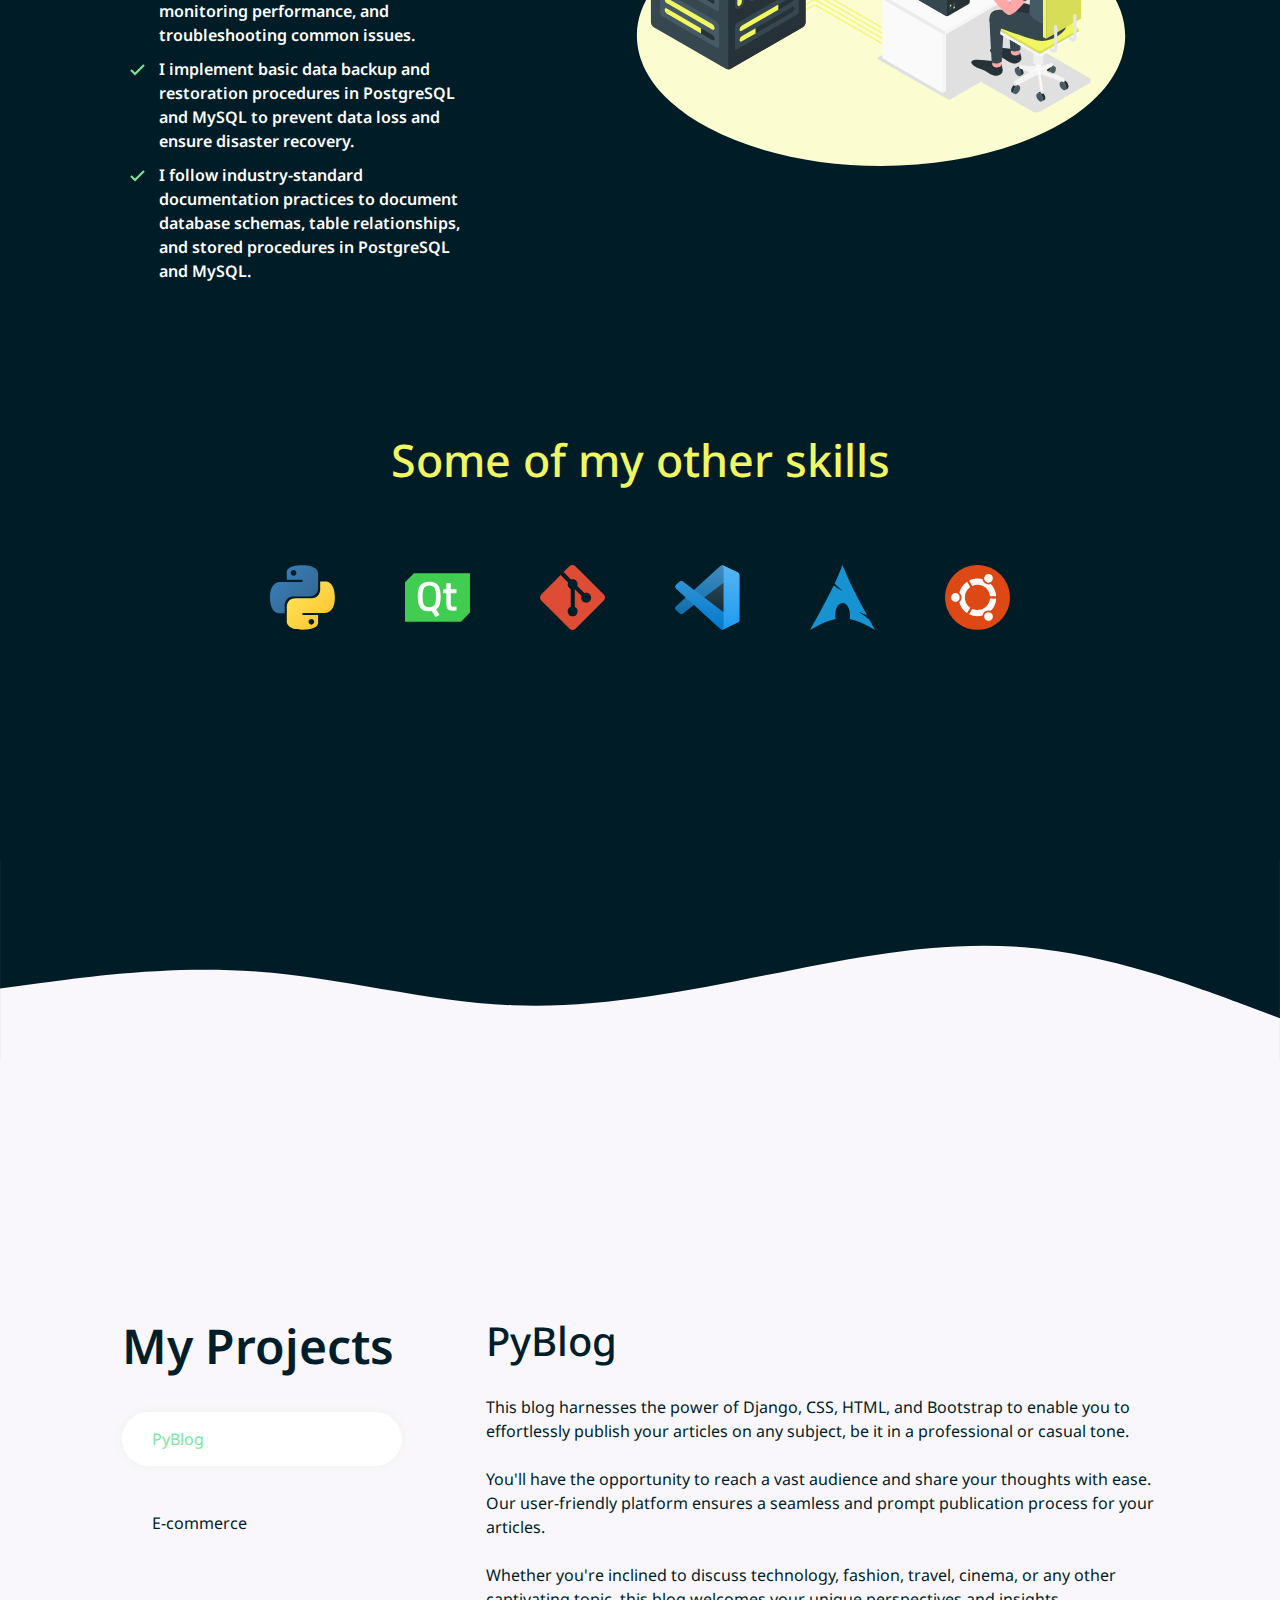
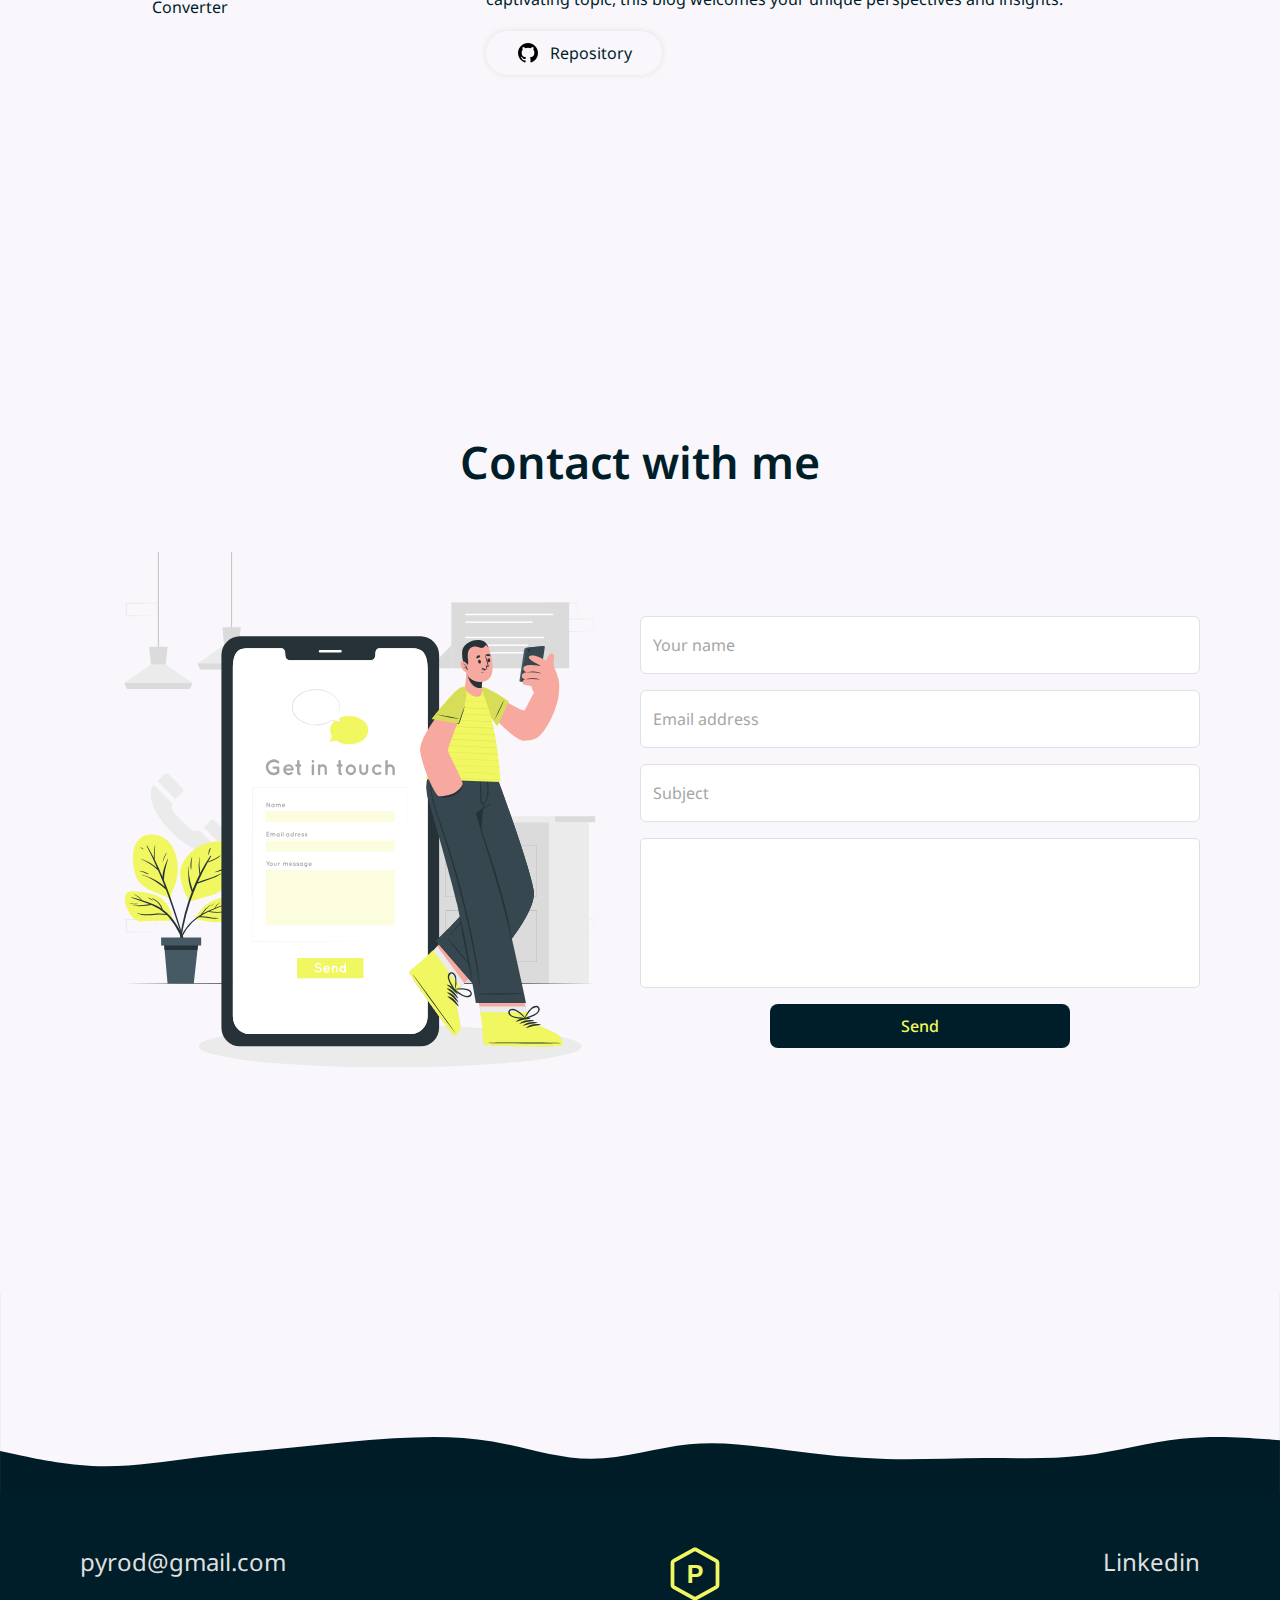
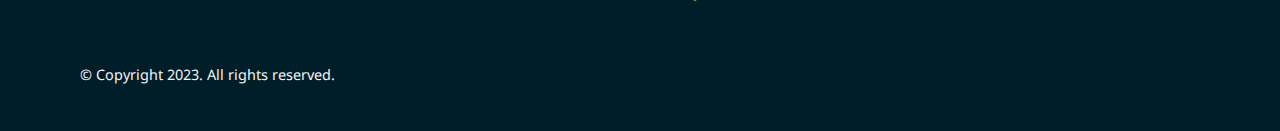
==== commit d584bacb: "Se hicieron pequeños cambios en las url" ====
--- a/index.html
+++ b/index.html
@@ -332,10 +332,10 @@
                         <div class="content-buttons-projects">
                             <h2>My Projects</h2>
                             <button onclick="mostrarDiv(1)" id="button-1" class="active-button button-project">
-                                Blog
+                                PyBlog
                             </button>
                             <button onclick="mostrarDiv(2)" id="button-2" class="button-project">
-                                Pokedex
+                                E-commerce
                             </button>
                             <button onclick="mostrarDiv(3)" id="button-3" class="button-project">
                                 Converter
@@ -345,7 +345,7 @@
                         <div id="view-project" class="view-project">
                             <div id="view-project-1">
                                 <h2>
-                                    Blog
+                                    PyBlog
                                 </h2>
                                 <p>
                                     This blog harnesses the power of Django, CSS, HTML, and Bootstrap to enable you to
@@ -359,31 +359,30 @@
                                     Whether you're inclined to discuss technology, fashion, travel, cinema, or any other
                                     captivating topic, this blog welcomes your unique perspectives and insights.
                                 </p>
-                                <a href="https://github.com/py-rod/Django_blog" target="_blank">
+                                <a href="https://github.com/py-rod/2-Django-Blog-Project" target="_blank">
                                     <img src="./assets/icons/github.svg" alt="Github-logo">
                                     Repository
                                 </a>
                             </div>
                             <div id="view-project-2">
-                                <h2>Pokedex</h2>
+                                <h2>Ecommerce</h2>
                                 <p>
-                                    I present you an incredible Pokédex.</br></br>
-
-                                    With this Pokédex, you will have the opportunity to explore and obtain detailed
-                                    information about any Pokémon you desire. Whether you need to learn about the
-                                    abilities, characteristics, or evolutions of a Pokémon.</br></br>
-
-                                    The latest web technologies such as HTML, CSS, JS, Bootstrap, and React were used to
-                                    provide a seamless and engaging user experience. The intuitive interface will allow
-                                    you to easily search and access the information you need, without
-                                    complications.</br></br>
-
-                                    Furthermore, an API has been integrated that provides us access to a comprehensive
-                                    database of all existing Pokémon. This means that you can explore not only the most
-                                    well-known Pokémon but also those that are less common yet equally interesting.
+                                    With our innovative e-commerce platform, you will have the opportunity to explore
+                                    and obtain detailed information about a wide range of PC hardware products. Whether
+                                    you need to know the technical specifications, special features, or the latest
+                                    trends in technology, our e-commerce platform has it all. </br></br>
+
+                                    We have utilized the latest web technologies such as Python, Django, HTML, CSS, and
+                                    JavaScript to provide a smooth and engaging user experience. The intuitive interface
+                                    makes searching and accessing the information you need uncomplicated. </br></br>
+
+                                    Furthermore, we have implemented a secure payment system with PayPal to offer you a
+                                    worry-free shopping experience. You can explore a diverse array of products, from
+                                    the most popular ones to those that are less known but equally fascinating.
+                                    </br></br>
                                 </p>
 
-                                <a href="https://github.com/py-rod/Pokeapi" target="_blank">
+                                <a href="https://github.com/py-rod/1-Ecommerce-hardware-pc" target="_blank">
                                     <img src="./assets/icons/github.svg" alt="Github-logo">
                                     Repository
                                 </a>
